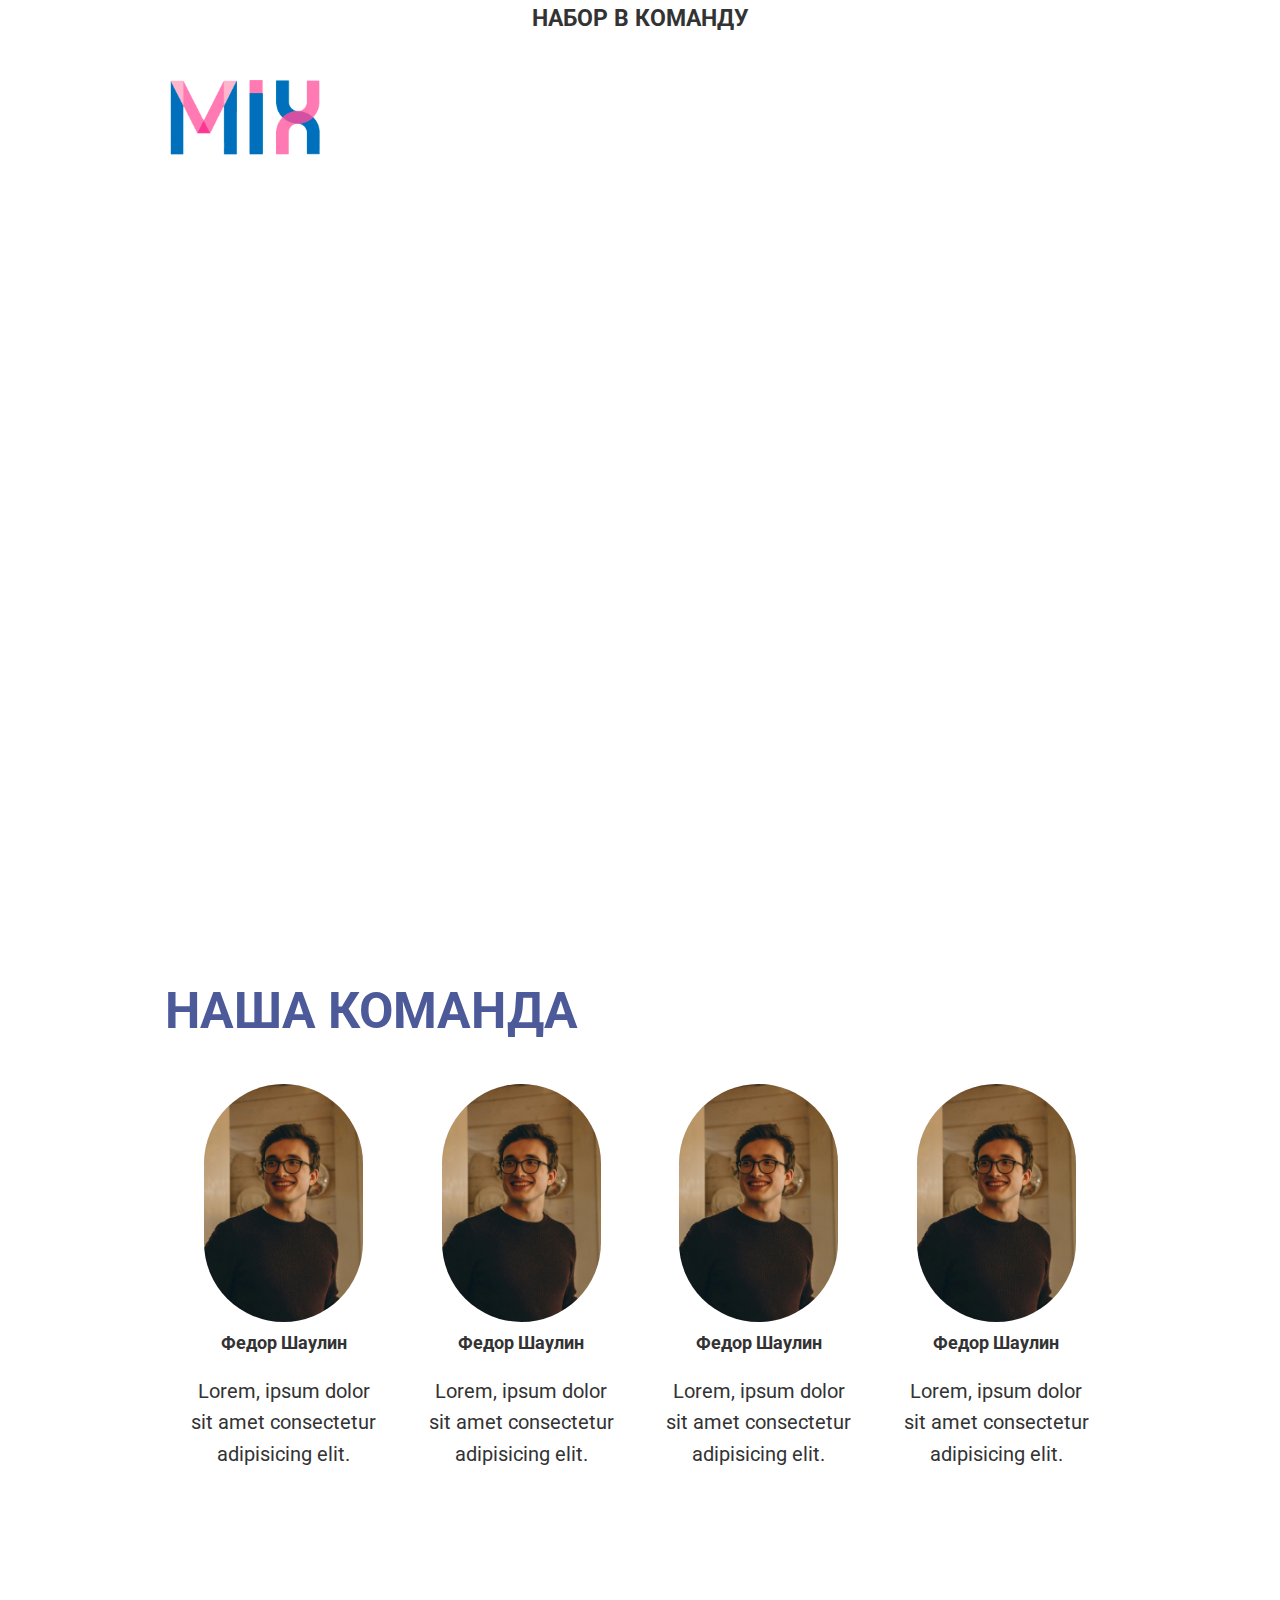
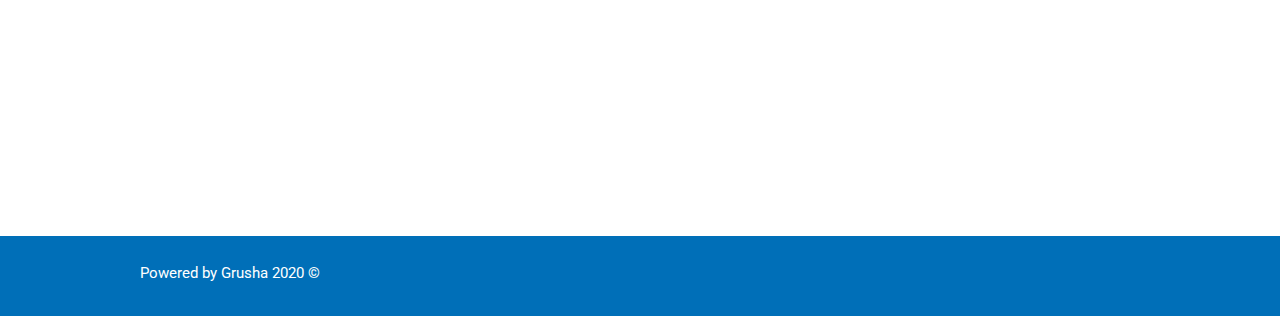
==== MiX/index.html @ ad1b9e1a "Add files via upload" ====
<!DOCTYPE html>
<html lang="en">
<head>
    <meta charset="UTF-8">
    <link rel="stylesheet" href="source/css/style.css">
    <meta name="viewport" content="width=device-width, initial-scale=1.0">
    <script type="text/javascript" src="source/js/main.js"></script>
    <title>MiX</title>
</head>
<body>
<div class="team-recruitment">
    <div class="container">
        <h2 class="team-recruitment__title" style="color:#333">НАБОР В КОМАНДУ</h2>
    </div>
</div>        
    <header class="header">
        <div class="container">
            <div class="header_inner">
                <img src="source/img/logo.png" alt="" class="header__logo">
                <nav class="menu">
                    
                    <!-- <div class="menu__row">
                        <a class="menu__link" href="index.html">Главная</a>
                        <a class="menu__link" href="projects.html">Наши проекты</a>
                    </div>
                    <div class="menu__row">
                        <a class="menu__link" href="partners.html">Партнеры</a>
                        <a class="menu__link" href="contacts.html">Контакты</a>
                    </div> -->

                        <a class="menu__link" href="index.html">Главная</a>
                        <a class="menu__link" href="projects.html">Наши проекты</a>

                        <a class="menu__link" href="partners.html">Партнеры</a>
                        <a class="menu__link" href="contacts.html">Контакты</a>

                </nav>
            </div>
        </div>
    
    </header>
    <div class="intro">
        <div class="container">
            <div class="intro__inner">
                <h1 class="intro__title">о нас</h1>
                <p class="intro__text">
                    Lorem ipsum dolor sit amet consectetur adipisicing elit. Repellendus, aliquid facere deserunt id neque eaque debitis consequatur consequuntur sequi quae, dolorem at, nesciunt mollitia veniam quibusdam iusto beatae nostrum? Nam.
                </p>

                
            </div>
        </div>
    </div>
    <div class="page">
        <div class="container">
            <div class="page__inner">
                <h2 class="page__title">Наша команда</h2>
                <div class="page__grid">
                    <div class="row">
                        <div class="member">
                            <img class="member__image" src="source/img/member.jpg" alt="">
                            <h3 class="member__full-name">Федор Шаулин</h3>
                            <p class="member__text">Lorem, ipsum dolor sit amet consectetur adipisicing elit. </p>
                        </div>
                        <div class="member">
                            <img class="member__image" src="source/img/member.jpg" alt="">
                            <h3 class="member__full-name">Федор Шаулин</h3>
                            <p class="member__text">Lorem, ipsum dolor sit amet consectetur adipisicing elit.</p>
                        </div>
                        <div class="member">
                            <img class="member__image" src="source/img/member.jpg" alt="">
                            <h3 class="member__full-name">Федор Шаулин</h3>
                            <p class="member__text">Lorem, ipsum dolor sit amet consectetur adipisicing elit.</p>
                        </div>
                        <div class="member">
                            <img class="member__image" src="source/img/member.jpg" alt="">
                            <h3 class="member__full-name">Федор Шаулин</h3>
                            <p class="member__text">Lorem, ipsum dolor sit amet consectetur adipisicing elit.</p>
                        </div>
                    </div>

                </div>
            </div>
        </div>
    </div>
    <footer class="footer">
        <div class="container">
            <div class="footer__inner">
                <p> Powered by <a class="footer__link" href="">Grusha</a> 2020 ©</p>
                <nav class="social-meida">
                    <img class="social-media__image" src="source/img/vk.svg" alt="">
                    <img class="social-media__image" src="source/img/instagram.svg" alt="">
                    <img class="social-media__image" src="source/img/twitter.svg" alt="">
                    <img class="social-media__image" src="source/img/facebook.svg" alt="">
                </nav>
            </div>
        </div>
    </footer>

</body>
</html>
---- MiX/source/css/style.css ----
@import 'https://fonts.googleapis.com/css2?family=Roboto:wght@400;700&display=swap';


body{
    margin: 0;
    font-family: "Roboto";
    font-size: 15px;
    line-height: 1.6;
    color: #FFF;
    padding: 0;
}

*,
*::before,
*::after{
    box-sizing: border-box;

}
h1,h2,h3,h4,h5,h6{
    margin: 0;
}


/* Team-recruitment */
.team-recruitment__title{
    text-align: center;
}


/* Container */
.container{
    width: 100%;
    max-width: 1000px;
    margin: 0 auto;

}


/* Header */

.header{
    padding-top: 50px;
    position: absolute;
    top: 0;
    left: 0;
    right: 0;
    z-index: 1000;
}
.header_inner{
    display: flex;
    justify-content: space-between;
    align-items: center;
}
@media (max-width: 700px){
    .menu{
        display: grid;
        grid-template-columns: 1fr 1fr;
    }
    .menu__link{
        font-size: 0.9em;
    }
}
.header__logo{
    margin-top: 3%;
    width: 15%;
    margin-left: 3%;
}

/* Menu */


.menu{
    text-transform: uppercase;
    font-size: 18px;
}


.menu__link{
    
    display: inline-block;
    vertical-align: top;
    text-decoration: none;
    margin: 0 15px;
    margin-bottom: 5px;
    color:#fff;
    transition: color .2s linear;
    position: relative;        
}


.menu__link--partners{
    color:#e8a545;
}
.menu__link:hover{
    color:#FBAD1B;
    
}

.menu__link::after{
    content: "";
    display: block;
    width: 100%;
    height: 3px;
    background-color:#FBAD1B;
    opacity: 0;
    position: absolute;
    top:100%;
    transition: opacity .1s linear;
    left: 0;
    z-index: 1;
}
.menu__link:hover::after{
    display: block;
    opacity: 1;
}




/* Intro */

.intro{
    width: 100%;
    display: flex;
    flex-direction: column;
    justify-content: center;
    min-height: 900px;
    height: 100vh;
    background: url("/source/img/header.png") center no-repeat;
   -webkit-background-size: cover;
   padding: 0 10px;
}

.intro--projects{
    min-height: 2000px;
    background: url("/source/img/projects__page1.png") center no-repeat;
    -webkit-background-size: cover;
}
.intro--partners{
    background: url("/source/img/partners__page1.png") center no-repeat;
    -webkit-background-size: cover;
}
.intro--contacts{
    background: url("/source/img/contacts__page1.png") center no-repeat;
    -webkit-background-size: cover;
}


.intro__inner{
    width: 100%;
    max-width: 950px;
    margin: 0 auto;

}
.intro__title{
    margin-top: 8%;
    font-size: 50px;
    font-weight: 700;
    text-transform: uppercase;
    text-align: left;
    line-height: 1;

}

.intro__text{
    font-size: 30px;
}

.project--description{
    font-size: 18px;
}
.project--description--white{
    color:#FFF;
      font-size: 18px;
}
/* Page */
.page{

    color:#333;

}

@media(min-width:800px){
    .page{
        width: 100%;
        display: flex;
        min-height: 900px;
        height: 100vh;
        background: url("/source/img/page2.png") center no-repeat;
    -webkit-background-size: cover;
    padding:0 10px;
    }
    .page--projects{
        background: url("/source/img/projects__page2.png") center no-repeat;
        -webkit-background-size: cover;

    
    }
    .intro--projects{
        min-height: 900px;
    }
}

@media(max-width:800px){
    .page{
        width: 100%;
        display: flex;
        min-height: 1000px;
        background: url("/source/img/page2.png") center no-repeat;
        -webkit-background-size: cover;
        padding:0 10px;
    }
    .page--projects{
        background: url("/source/img/projects__page2.png") center no-repeat;
        -webkit-background-size: cover;
        min-height: 1000px;
    
    }
}
.page__inner{
    width: 100%;
    max-width: 950px;
    margin: 0 auto;
    margin-top: 5%;

}
.page__title{
    margin-top: 2%;
    font-size: 50px;
    font-weight: 700;
    text-transform: uppercase;
    text-align: left;
    line-height: 1;
    color: #4d5a9a;
}

.page__text{
    font-size: 30px;
}
@media(min-width:800px){
    .row{
        margin-top: 5%;
        display: flex;
        justify-content: space-around;
        
    }
    /* Member */
    .member{
        flex-basis: 23%;
        border-radius: 50%;
        min-height: 100px;
        padding:0 10px;
        
        text-align: center;
    }
}
@media(max-width:800px){
    .row{
        margin-top: 5%;
        justify-content: space-around;
        
    }
    /* Member */
    .member{
        width:80%;
        
        min-height: 100px;
        margin: 0 auto;
        margin-top: 8%;
        padding:0 10px;
        border-radius: 5px;
        text-align: center;
    }
}
.member__image{
    width: 80%;
    border-radius: 50000px;
    
}
.member__text{
    overflow: hidden;
    font-size: 1.3em;
    
}


/* Footer */
.footer{
    margin-top: auto;
    background-color: #006FB8;
    min-height: 80px;
    padding: 10px;
    
}
.footer__inner{
    display: flex;
    justify-content: space-between;
    align-items: center;
}
.footer__link{
    
    text-decoration: none;
    color:#FFF;

}
.footer__link:hover{
    transition: color .2s linear;
    color:#FBAD1B;
    
}

.social-media__image{
    opacity: 0.7;
}

/* Gallery */
@media(min-width:800px){
    .gallery{
        display: grid;
        grid-template-columns: 1fr 1fr;
        padding-top: 5%;
    }

    .gallery__image{
        margin-top: 3%;
        max-width: 50%;
        border-radius: 5px;
    }

}
@media(max-width:800px){
    .gallery{
        
        padding-top: 10%;
        padding-left: 15%;
    }

    .gallery__image{
        margin-top: 5%;
        width: 80%;
    }

}
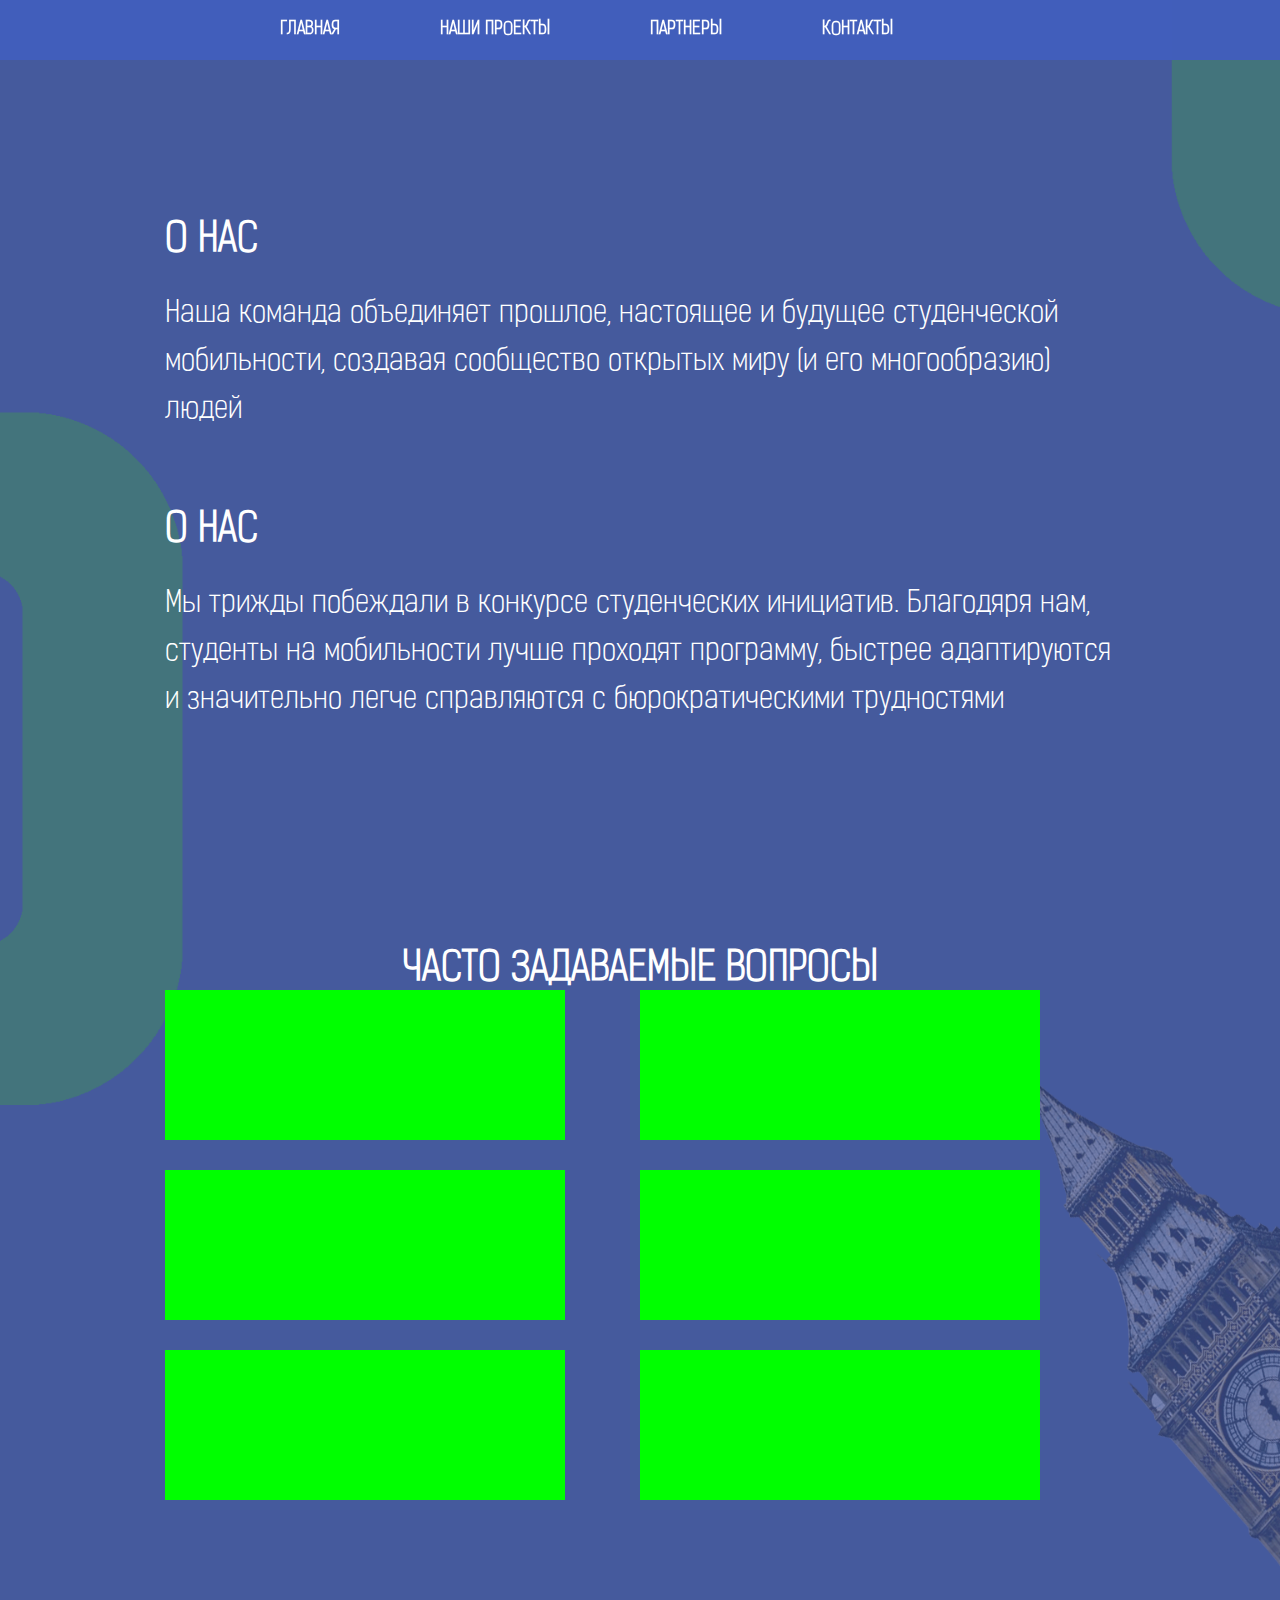
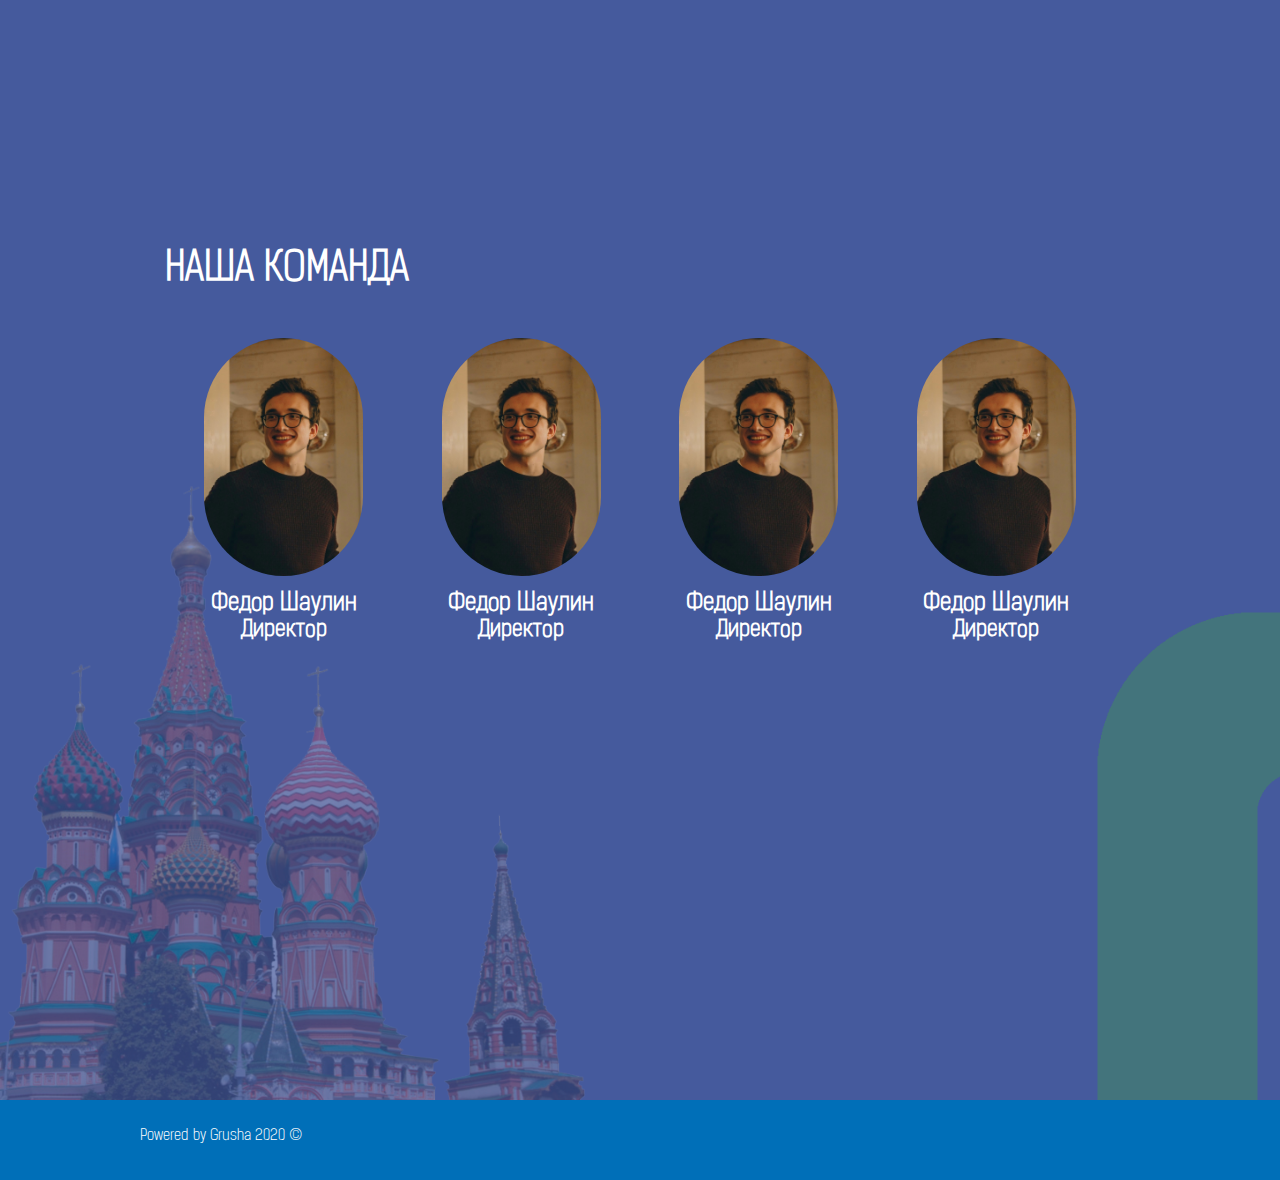
==== commit 3d42ced8: "Add files via upload" ====
--- a/MiX/index.html
+++ b/MiX/index.html
@@ -3,55 +3,95 @@
 <head>
     <meta charset="UTF-8">
     <link rel="stylesheet" href="source/css/style.css">
+    <link rel="stylesheet" href="source/css/fonts.css">
     <meta name="viewport" content="width=device-width, initial-scale=1.0">
-    <script type="text/javascript" src="source/js/main.js"></script>
+    <script language="javascript" type="text/javascript" src="http://ajax.googleapis.com/ajax/libs/jquery/3.5.1/jquery.min.js"></script>
+    <script  src="source/js/main.js"></script>
     <title>MiX</title>
 </head>
-<body>
-<div class="team-recruitment">
+<body>    
+<header class="header">
     <div class="container">
-        <h2 class="team-recruitment__title" style="color:#333">НАБОР В КОМАНДУ</h2>
+        <div class="header__body">
+            <a href="#" class="header__logo">
+                <img src="source/img/logo--blue.png" alt="" class="logo">
+            </a>
+            <div class="header__burger">
+                <span></span>
+            </div>
+            <nav class="header__menu">
+                <ul class="header__list">
+                    <li>
+                        <a href="" class="header__link">Главная</a>
+                    </li>
+                    <li>
+                        <a href="" class="header__link">Наши Проекты</a>
+                    </li>
+                    <li>
+                        <a href="" class="header__link">Партнеры</a>
+                    </li>
+                    <li>
+                        <a href="" class="header__link">Контакты</a>
+                    </li>
+                </ul>
+            </nav>
+        </div>
     </div>
-</div>        
-    <header class="header">
-        <div class="container">
-            <div class="header_inner">
-                <img src="source/img/logo.png" alt="" class="header__logo">
-                <nav class="menu">
-                    
-                    <!-- <div class="menu__row">
-                        <a class="menu__link" href="index.html">Главная</a>
-                        <a class="menu__link" href="projects.html">Наши проекты</a>
-                    </div>
-                    <div class="menu__row">
-                        <a class="menu__link" href="partners.html">Партнеры</a>
-                        <a class="menu__link" href="contacts.html">Контакты</a>
-                    </div> -->
-
-                        <a class="menu__link" href="index.html">Главная</a>
-                        <a class="menu__link" href="projects.html">Наши проекты</a>
-
-                        <a class="menu__link" href="partners.html">Партнеры</a>
-                        <a class="menu__link" href="contacts.html">Контакты</a>
-
-                </nav>
-            </div>
-        </div>
-    
-    </header>
-    <div class="intro">
+</header>
+    <div class="intro intro-index-up">
         <div class="container">
             <div class="intro__inner">
                 <h1 class="intro__title">о нас</h1>
                 <p class="intro__text">
-                    Lorem ipsum dolor sit amet consectetur adipisicing elit. Repellendus, aliquid facere deserunt id neque eaque debitis consequatur consequuntur sequi quae, dolorem at, nesciunt mollitia veniam quibusdam iusto beatae nostrum? Nam.
+                    Наша команда объединяет прошлое, настоящее 
+                и будущее студенческой мобильности, создавая 
+                сообщество открытых миру (и его многообразию)
+                людей
                 </p>
-
-                
+                <h1 class="intro__title">о нас</h1>
+                <p class="intro__text">Мы трижды побеждали в конкурсе студенческих 
+                    инициатив. Благодяря нам, студенты на мобильности 
+                    лучше проходят программу, быстрее адаптируются 
+                    и значительно легче справляются с бюрократическими 
+                    трудностями</p>
             </div>
         </div>
     </div>
-    <div class="page">
+    <div class="page intro-index-mid">
+        <div class="container">
+            <div class="page__inner">
+                <h2 class="page__title page__title-center">часто задаваемые вопросы </h2>
+                <div class="grid">
+                    <div class="question">
+                        <div class="question__question"></div>
+                        <div class="question__answer"></div>
+                    </div>
+                    <div class="question">
+                        <div class="question__question"></div>
+                        <div class="question__answer"></div>
+                    </div>
+                    <div class="question">
+                        <div class="question__question"></div>
+                        <div class="question__answer"></div>
+                    </div>
+                    <div class="question">
+                        <div class="question__question"></div>
+                        <div class="question__answer"></div>
+                    </div>
+                    <div class="question">
+                        <div class="question__question"></div>
+                        <div class="question__answer"></div>
+                    </div>
+                    <div class="question">
+                        <div class="question__question"></div>
+                        <div class="question__answer"></div>
+                    </div>
+                
+                </div>
+            </div>
+        </div>
+    </div>
+    <div class="page intro-index-bot">
         <div class="container">
             <div class="page__inner">
                 <h2 class="page__title">Наша команда</h2>
@@ -60,22 +100,22 @@
                         <div class="member">
                             <img class="member__image" src="source/img/member.jpg" alt="">
                             <h3 class="member__full-name">Федор Шаулин</h3>
-                            <p class="member__text">Lorem, ipsum dolor sit amet consectetur adipisicing elit. </p>
+                            <p class="member__text">Директор</p>
                         </div>
                         <div class="member">
                             <img class="member__image" src="source/img/member.jpg" alt="">
                             <h3 class="member__full-name">Федор Шаулин</h3>
-                            <p class="member__text">Lorem, ipsum dolor sit amet consectetur adipisicing elit.</p>
+                            <p class="member__text">Директор</p>
                         </div>
                         <div class="member">
                             <img class="member__image" src="source/img/member.jpg" alt="">
                             <h3 class="member__full-name">Федор Шаулин</h3>
-                            <p class="member__text">Lorem, ipsum dolor sit amet consectetur adipisicing elit.</p>
+                            <p class="member__text">Директор</p>
                         </div>
                         <div class="member">
                             <img class="member__image" src="source/img/member.jpg" alt="">
                             <h3 class="member__full-name">Федор Шаулин</h3>
-                            <p class="member__text">Lorem, ipsum dolor sit amet consectetur adipisicing elit.</p>
+                            <p class="member__text">Директор</p>
                         </div>
                     </div>
 
--- a/MiX/source/css/style.css
+++ b/MiX/source/css/style.css
@@ -3,7 +3,7 @@
 
 body{
     margin: 0;
-    font-family: "Roboto";
+    font-family: "Kelson light";
     font-size: 15px;
     line-height: 1.6;
     color: #FFF;
@@ -18,14 +18,8 @@
 }
 h1,h2,h3,h4,h5,h6{
     margin: 0;
-}
-
-
-/* Team-recruitment */
-.team-recruitment__title{
-    text-align: center;
-}
-
+    
+}
 
 /* Container */
 .container{
@@ -37,33 +31,207 @@
 
 
 /* Header */
-
-.header{
-    padding-top: 50px;
-    position: absolute;
-    top: 0;
-    left: 0;
-    right: 0;
-    z-index: 1000;
-}
-.header_inner{
-    display: flex;
-    justify-content: space-between;
-    align-items: center;
-}
-@media (max-width: 700px){
-    .menu{
-        display: grid;
-        grid-template-columns: 1fr 1fr;
-    }
-    .menu__link{
-        font-size: 0.9em;
-    }
-}
-.header__logo{
-    margin-top: 3%;
-    width: 15%;
-    margin-left: 3%;
+    /* Header */
+
+    .header{
+        position: fixed;
+        width: 100%;
+        top: 0;
+        left: 0;
+        z-index: 1000;
+    }
+    .header__logo{
+        position: relative;
+        
+        z-index: 3;
+    }
+    .logo{
+        margin-top: 5px ;
+        width: 100px;
+    }
+    .header:before{
+        content: '';
+        position: absolute;
+        top: 0;
+        left: 0;
+        width: 100%;
+        height: 100%;
+        background-color: #415ebb;
+        opacity: 0.99;
+        z-index: 2;
+    }
+    .header__body{
+        position: relative;
+        
+        display: flex;
+        height: 60px;
+        align-items: center;
+
+    }
+    .header__list{
+        display: flex;
+        position: relative;
+        z-index: 2;
+        
+        
+    }
+    .header__menu{
+        width: 100%;
+    }
+    .header__link{
+        color:#FFF;
+        text-transform: uppercase;
+        text-decoration: none;
+        font-size: 18px;
+        position: relative;
+        font-weight: 700;
+
+    }
+    .header__link:hover{
+        color:#FBAD1B;
+        transition: .1s linear;
+        
+    }
+    .header__link:after{
+        content: "";
+        display: block;
+        width: 100%;
+        height: 3px;
+        background-color:#FBAD1B;
+        opacity: 0;
+        position: absolute;
+        top:100%;
+        transition: opacity .2s linear;
+        left: 0;
+        z-index: 2;
+    }
+    .header__link:hover:after{
+        display: block;
+        opacity: 1;
+        z-index: 2;
+    }
+    .header__list li{
+        list-style: none;
+        margin: 0px 0px 0px 20px;
+        margin-left: 100px;
+    }
+    .header__burger{
+        display: none;
+        position: relative;
+        z-index: 3;
+    }
+
+    
+    @media(max-width:767px){
+        body.lock{
+            overflow: hidden;
+        }
+        .header__body{
+            height: 60px ;
+            padding: 10px;
+            justify-content: space-between;
+        }
+        .header__burger{
+            display: block;
+            position: relative;
+            width: 30px;
+            height: 20px;
+
+        }
+        .header__burger span{
+            position: absolute;
+            background-color: #fff;
+            left: 0;
+            width: 100%;
+            height: 2px;
+            top:9px;
+            border-radius: 1px;
+            transition: all 0.2s ease 0s;
+        }
+        .header__burger:before,
+        .header__burger:after{
+            content: '';
+            background-color: #FFF;
+            position: absolute;
+            width: 100%;
+            height: 2px;
+            left: 0;
+            border-radius: 1px;
+            transition: all 0.2s ease 0s;
+
+        }
+        .header__burger:before{
+            top:0;
+        }
+        .header__burger:after{
+            bottom: 0;
+        }
+        .header__menu{
+            overflow: auto;
+            position: fixed;
+            top:-100%;
+            left: 0;
+            width: 100%;
+            height: 100%;
+            
+            background-color:#415ebb;;
+            transition: all 0.2s ease 0s;
+            padding: 70px 0px 0px 0px;
+            
+        }
+        .header__menu.active{
+            top:0;
+        }
+        .header__list{
+            display: block;
+            margin-left: -6 0px;
+        }
+        .header__list li{
+            margin-bottom: 30px;
+        }
+        .header__burger.active:before{
+            transform: rotate(45deg);
+            top:9px;
+            
+
+        }
+        .header__burger.active:after{
+            transform: rotate(-45deg);
+            bottom: 9px;
+            
+        }
+        .header__burger.active span{
+            transform: scale(0);
+        }
+        .header__link{
+            font-size: 24px;
+            margin-left: -30px;
+            
+            
+        }
+        .header__link--contacts{
+            margin-right: 0;
+        }
+    }
+
+
+/* Grid */
+
+.grid{
+    display: grid;
+    grid-template-columns: 1fr 1fr;
+}
+.question{
+    width: 400px;
+    height: 150px;
+    background: #0f0;
+    margin-bottom: 30px;
+}
+.question__question{
+
+}
+.question__answer{
+
 }
 
 /* Menu */
@@ -82,7 +250,6 @@
     text-decoration: none;
     margin: 0 15px;
     margin-bottom: 5px;
-    color:#fff;
     transition: color .2s linear;
     position: relative;        
 }
@@ -126,22 +293,33 @@
     justify-content: center;
     min-height: 900px;
     height: 100vh;
-    background: url("/source/img/header.png") center no-repeat;
-   -webkit-background-size: cover;
+
    padding: 0 10px;
 }
 
+.intro-index-up{
+    background: url("../img/index_up.png") center no-repeat;
+    -webkit-background-size: cover;
+}
+.intro-index-mid{
+    background: url("../img/index_mid.png") center no-repeat;
+    -webkit-background-size: cover;
+}
+.intro-index-bot{
+    background: url("../img/index_bot.png") center no-repeat;
+    -webkit-background-size: cover;
+}
+
 .intro--projects{
-    min-height: 2000px;
-    background: url("/source/img/projects__page1.png") center no-repeat;
+    background: url("../img/2_mid.png") center no-repeat;
     -webkit-background-size: cover;
 }
 .intro--partners{
-    background: url("/source/img/partners__page1.png") center no-repeat;
+    background: url("../img/partners__page1.png") center no-repeat;
     -webkit-background-size: cover;
 }
 .intro--contacts{
-    background: url("/source/img/contacts__page1.png") center no-repeat;
+    background: url("../img/contacts__page1.png") center no-repeat;
     -webkit-background-size: cover;
 }
 
@@ -154,7 +332,7 @@
 }
 .intro__title{
     margin-top: 8%;
-    font-size: 50px;
+    font-size: 40px;
     font-weight: 700;
     text-transform: uppercase;
     text-align: left;
@@ -166,56 +344,51 @@
     font-size: 30px;
 }
 
-.project--description{
-    font-size: 18px;
-}
-.project--description--white{
-    color:#FFF;
-      font-size: 18px;
-}
+
 /* Page */
-.page{
-
-    color:#333;
-
-}
-
-@media(min-width:800px){
+
+
+.projects--mid{
+    background: url("../img/2_mid.png") center no-repeat;
+    -webkit-background-size: cover;
+}
+.projects--bot{
+        background: url("../img/2_bot.png") center no-repeat;
+        -webkit-background-size: cover;
+}
+@media(min-width:768px){
     .page{
         width: 100%;
         display: flex;
         min-height: 900px;
         height: 100vh;
-        background: url("/source/img/page2.png") center no-repeat;
-    -webkit-background-size: cover;
+
     padding:0 10px;
     }
-    .page--projects{
-        background: url("/source/img/projects__page2.png") center no-repeat;
-        -webkit-background-size: cover;
-
-    
-    }
-    .intro--projects{
-        min-height: 900px;
-    }
-}
-
-@media(max-width:800px){
+    .pic{
+        margin-left: 50px;
+    }
+    
+}
+.project__discription{
+    font-size: 18px;
+}
+@media(max-width:767px){
     .page{
         width: 100%;
         display: flex;
         min-height: 1000px;
-        background: url("/source/img/page2.png") center no-repeat;
-        -webkit-background-size: cover;
         padding:0 10px;
     }
-    .page--projects{
-        background: url("/source/img/projects__page2.png") center no-repeat;
-        -webkit-background-size: cover;
-        min-height: 1000px;
-    
-    }
+    .gallery{
+        margin:0 auto;
+    }
+    .pic{
+        margin-bottom: 40px;
+    }
+
+
+
 }
 .page__inner{
     width: 100%;
@@ -226,18 +399,19 @@
 }
 .page__title{
     margin-top: 2%;
-    font-size: 50px;
+    font-size: 40px;
     font-weight: 700;
     text-transform: uppercase;
     text-align: left;
     line-height: 1;
-    color: #4d5a9a;
-}
-
+}
+.page__title-center{
+    text-align: center;
+}
 .page__text{
     font-size: 30px;
 }
-@media(min-width:800px){
+@media(min-width:768px){
     .row{
         margin-top: 5%;
         display: flex;
@@ -254,7 +428,7 @@
         text-align: center;
     }
 }
-@media(max-width:800px){
+@media(max-width:767px){
     .row{
         margin-top: 5%;
         justify-content: space-around;
@@ -272,15 +446,21 @@
         text-align: center;
     }
 }
+
 .member__image{
     width: 80%;
     border-radius: 50000px;
     
 }
 .member__text{
+    margin-top: -10px;
     overflow: hidden;
-    font-size: 1.3em;
-    
+    font-size: 1.5em;
+    font-weight: 700;
+    
+}
+.member__full-name{
+    font-size: 24px;
 }
 
 
@@ -314,30 +494,12 @@
 }
 
 /* Gallery */
-@media(min-width:800px){
-    .gallery{
-        display: grid;
-        grid-template-columns: 1fr 1fr;
-        padding-top: 5%;
-    }
-
-    .gallery__image{
-        margin-top: 3%;
-        max-width: 50%;
-        border-radius: 5px;
-    }
-
-}
-@media(max-width:800px){
-    .gallery{
-        
-        padding-top: 10%;
-        padding-left: 15%;
-    }
-
-    .gallery__image{
-        margin-top: 5%;
-        width: 80%;
-    }
-
+
+.gallery{
+    display: grid;
+    grid-template-columns: 1fr 1fr;
+
+}
+.pic{
+    max-width: 400px;
 }--- a/MiX/source/css/fonts.css
+++ b/MiX/source/css/fonts.css
@@ -0,0 +1,8 @@
+@font-face {
+	font-family: 'Kelson bold'; 
+	src: url("../fonts/Kelson\ Sans\ Bold\ RU.otf"); 
+}
+@font-face{
+    font-family: 'Kelson light';
+    src: url("../fonts/Kelson\ Sans\ Light\ RU.otf");
+}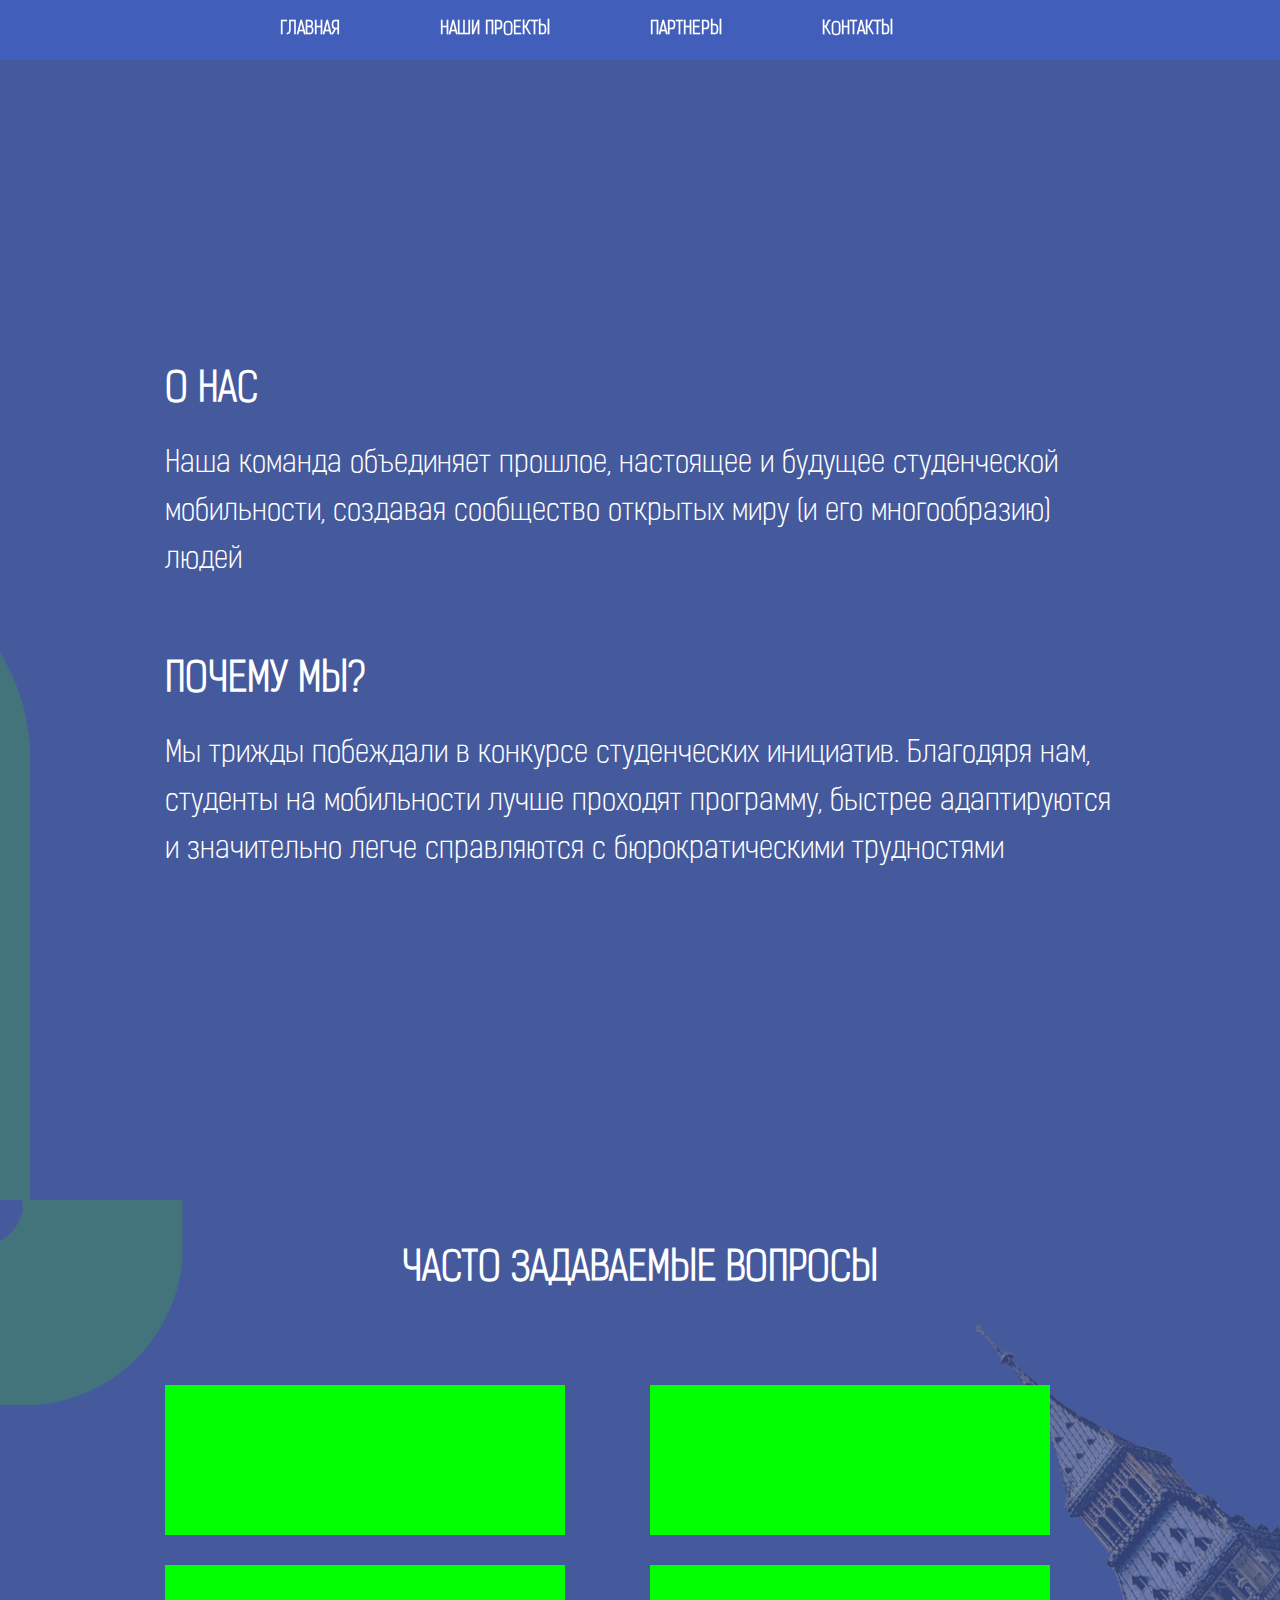
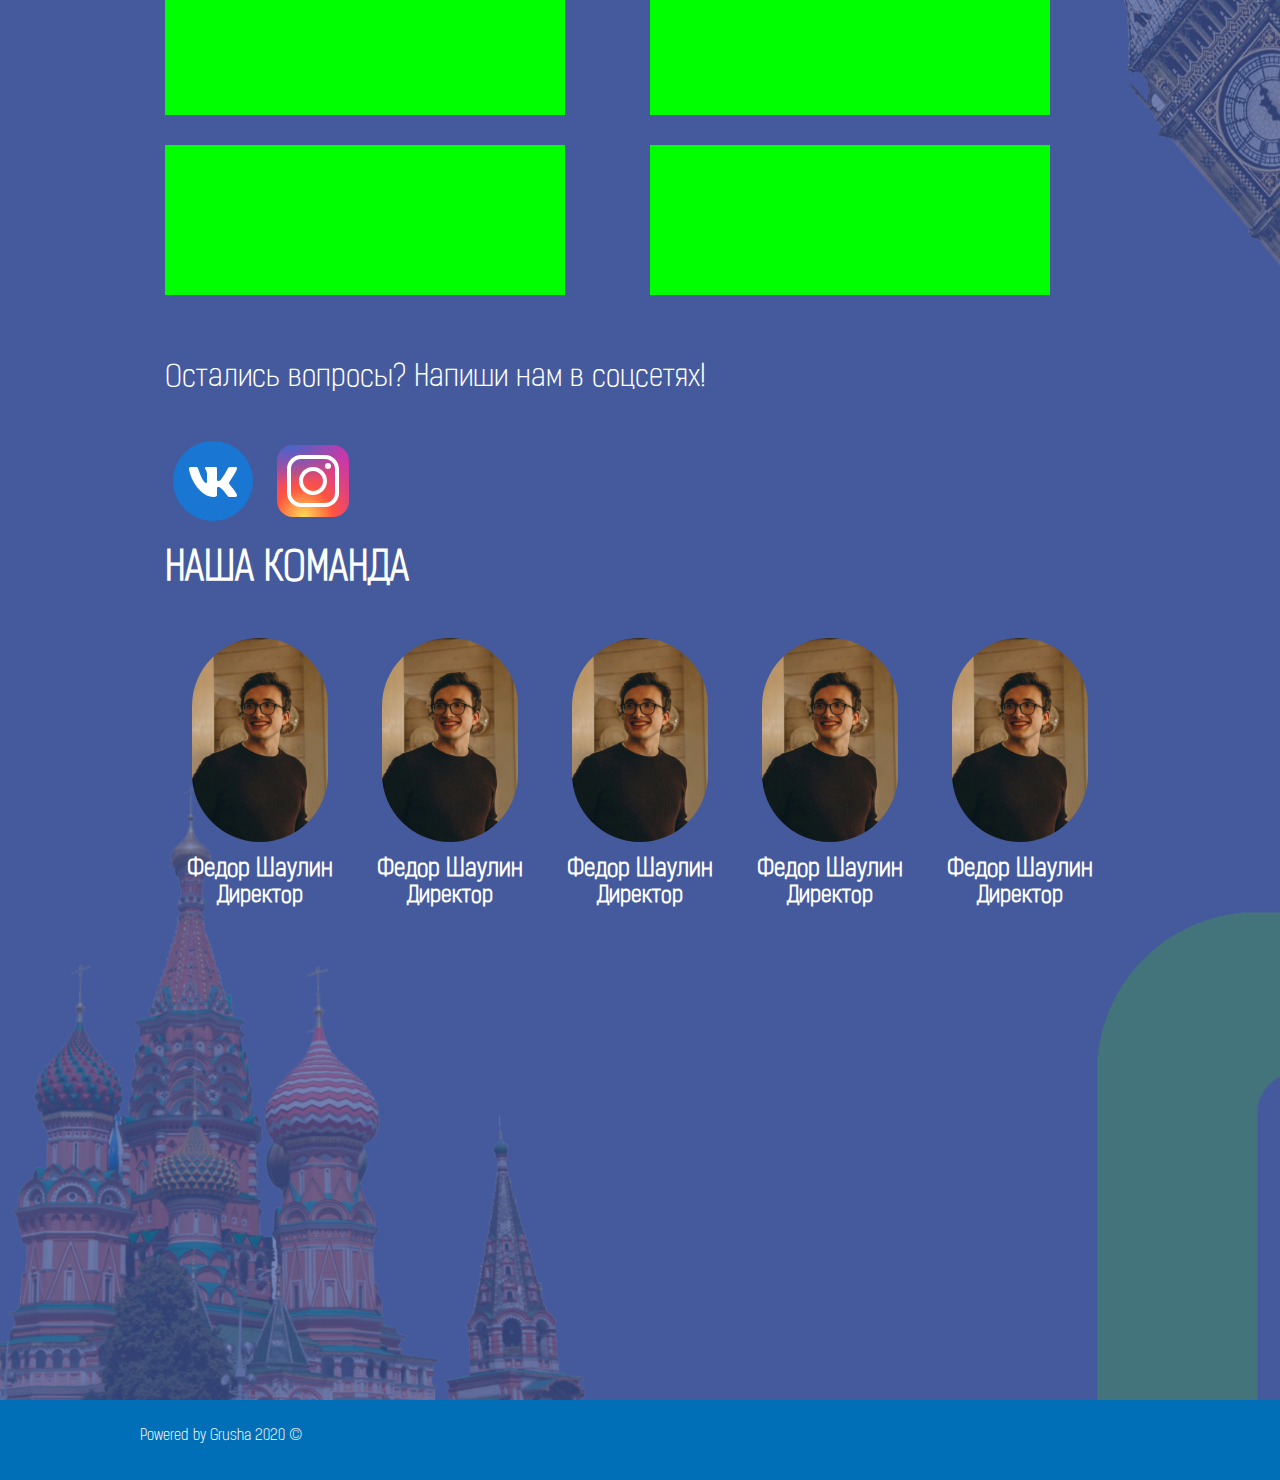
==== commit 25a14177: "Merge pull request #3 from Travonka/with-team-recruitment" ====
--- a/MiX/index.html
+++ b/MiX/index.html
@@ -22,10 +22,10 @@
             <nav class="header__menu">
                 <ul class="header__list">
                     <li>
-                        <a href="" class="header__link">Главная</a>
+                        <a href="index.html" class="header__link">Главная</a>
                     </li>
                     <li>
-                        <a href="" class="header__link">Наши Проекты</a>
+                        <a href="projects.html" class="header__link">Наши Проекты</a>
                     </li>
                     <li>
                         <a href="" class="header__link">Партнеры</a>
@@ -48,7 +48,7 @@
                 сообщество открытых миру (и его многообразию)
                 людей
                 </p>
-                <h1 class="intro__title">о нас</h1>
+                <h1 class="intro__title">почему мы?</h1>
                 <p class="intro__text">Мы трижды побеждали в конкурсе студенческих 
                     инициатив. Благодяря нам, студенты на мобильности 
                     лучше проходят программу, быстрее адаптируются 
@@ -86,8 +86,14 @@
                         <div class="question__question"></div>
                         <div class="question__answer"></div>
                     </div>
-                
                 </div>
+                <p class="intro__text">Остались вопросы?
+                    Напиши нам в соцсетях!
+                </p>
+                <nav class="page__social-media">
+                    <img class="page__social-media__image" src="source/img/vk_96px.svg" alt="">
+                    <img class="page__social-media__image" src="source/img/instagram_96px.svg" alt="">
+                <nav>
             </div>
         </div>
     </div>
@@ -97,6 +103,11 @@
                 <h2 class="page__title">Наша команда</h2>
                 <div class="page__grid">
                     <div class="row">
+                        <div class="member">
+                            <img class="member__image" src="source/img/member.jpg" alt="">
+                            <h3 class="member__full-name">Федор Шаулин</h3>
+                            <p class="member__text">Директор</p>
+                        </div>
                         <div class="member">
                             <img class="member__image" src="source/img/member.jpg" alt="">
                             <h3 class="member__full-name">Федор Шаулин</h3>
@@ -127,7 +138,7 @@
         <div class="container">
             <div class="footer__inner">
                 <p> Powered by <a class="footer__link" href="">Grusha</a> 2020 ©</p>
-                <nav class="social-meida">
+                <nav class="social-media">
                     <img class="social-media__image" src="source/img/vk.svg" alt="">
                     <img class="social-media__image" src="source/img/instagram.svg" alt="">
                     <img class="social-media__image" src="source/img/twitter.svg" alt="">
--- a/MiX/source/css/style.css
+++ b/MiX/source/css/style.css
@@ -220,6 +220,8 @@
 .grid{
     display: grid;
     grid-template-columns: 1fr 1fr;
+    margin-top: 10%;
+    grid-column-gap: 20px;
 }
 .question{
     width: 400px;
@@ -234,6 +236,31 @@
 
 }
 
+@media (max-width:767px)
+{
+    .grid{
+        grid-template-columns: 1fr;
+    }
+    .question{
+        width: 350px;
+    }
+}
+
+@media(max-width:950px)
+{
+    .question
+    {
+        width: 350px;
+    }
+}
+
+@media(max-width:320px)
+{
+    .question
+    {
+        width: 95%;
+    }
+}
 /* Menu */
 
 
@@ -291,10 +318,9 @@
     display: flex;
     flex-direction: column;
     justify-content: center;
-    min-height: 900px;
+    min-height: 1200px;
     height: 100vh;
-
-   padding: 0 10px;
+    padding: 0 10px;
 }
 
 .intro-index-up{
@@ -463,6 +489,10 @@
     font-size: 24px;
 }
 
+.page__social-media__image{
+    
+}
+
 
 /* Footer */
 .footer{
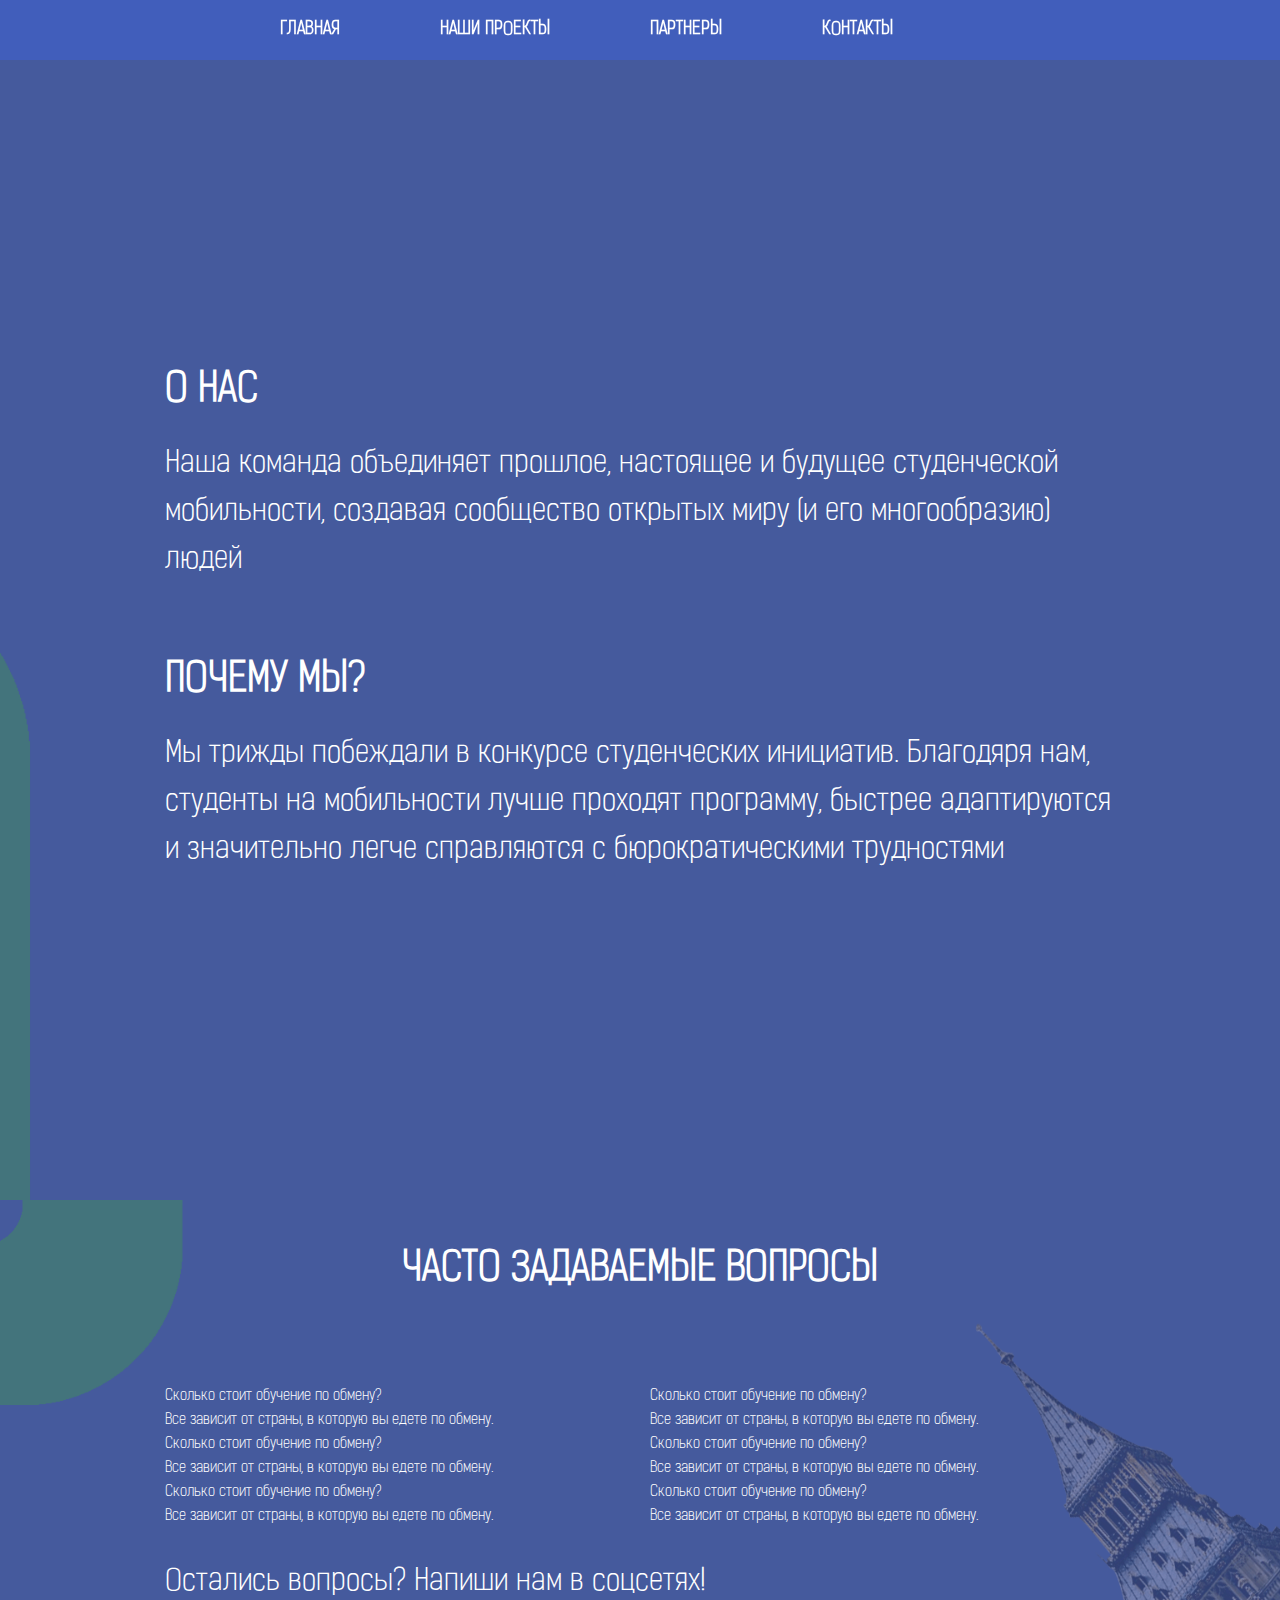
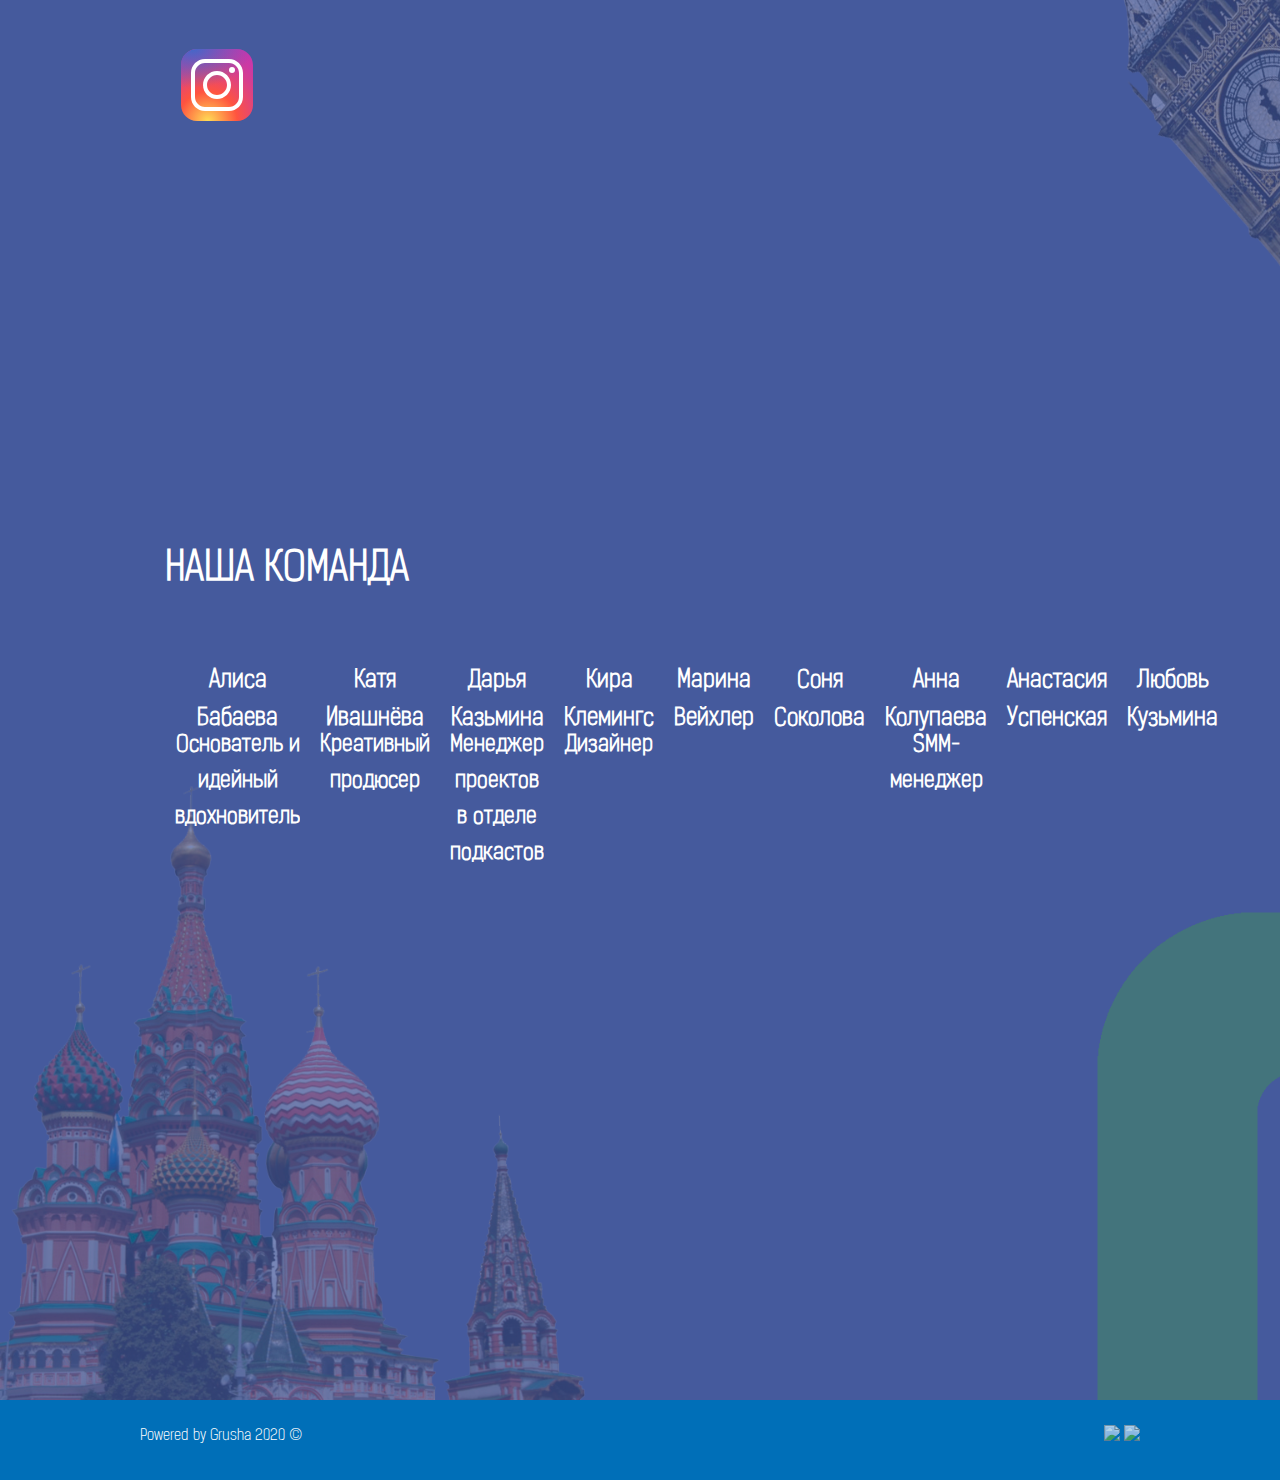
==== commit 96e752b8: "Update index.html" ====
--- a/MiX/index.html
+++ b/MiX/index.html
@@ -5,40 +5,40 @@
     <link rel="stylesheet" href="source/css/style.css">
     <link rel="stylesheet" href="source/css/fonts.css">
     <meta name="viewport" content="width=device-width, initial-scale=1.0">
-    <script language="javascript" type="text/javascript" src="http://ajax.googleapis.com/ajax/libs/jquery/3.5.1/jquery.min.js"></script>
+    <script language="javascript" type="text/javascript" src="https://ajax.googleapis.com/ajax/libs/jquery/3.4.1/jquery.min.js"></script>
     <script  src="source/js/main.js"></script>
     <title>MiX</title>
 </head>
 <body>    
-<header class="header">
-    <div class="container">
-        <div class="header__body">
-            <a href="#" class="header__logo">
-                <img src="source/img/logo--blue.png" alt="" class="logo">
-            </a>
-            <div class="header__burger">
-                <span></span>
-            </div>
-            <nav class="header__menu">
-                <ul class="header__list">
-                    <li>
-                        <a href="index.html" class="header__link">Главная</a>
-                    </li>
-                    <li>
-                        <a href="projects.html" class="header__link">Наши Проекты</a>
-                    </li>
-                    <li>
-                        <a href="" class="header__link">Партнеры</a>
-                    </li>
-                    <li>
-                        <a href="" class="header__link">Контакты</a>
-                    </li>
-                </ul>
-            </nav>
-        </div>
-    </div>
-</header>
-    <div class="intro intro-index-up">
+    <header class="header ">
+        <div class="container">
+            <div class="header__body">
+                <a href="index.html" class="header__logo">
+                    <img src="source/img/logo--blue.png" alt="" class="logo">
+                </a>
+                <div class="header__burger ">
+                    <span class="span--partners"></span>
+                </div>
+                <nav class="header__menu ">
+                    <ul class="header__list">
+                        <li>
+                            <a href="index.html" class="header__link ">Главная</a>
+                        </li>
+                        <li>
+                            <a href="projects.html" class="header__link ">Наши Проекты</a>
+                        </li>
+                        <li>
+                            <a href="partners.html" class="header__link ">Партнеры</a>
+                        </li>
+                        <li>
+                            <a href="contacts.html" class="header__link ">Контакты</a>
+                        </li>
+                    </ul>
+                </nav>
+            </div>
+        </div>
+    </header>
+    <div class="intro intro--index intro-index-up">
         <div class="container">
             <div class="intro__inner">
                 <h1 class="intro__title">о нас</h1>
@@ -61,38 +61,77 @@
         <div class="container">
             <div class="page__inner">
                 <h2 class="page__title page__title-center">часто задаваемые вопросы </h2>
+                    
                 <div class="grid">
-                    <div class="question">
-                        <div class="question__question"></div>
-                        <div class="question__answer"></div>
-                    </div>
-                    <div class="question">
-                        <div class="question__question"></div>
-                        <div class="question__answer"></div>
-                    </div>
-                    <div class="question">
-                        <div class="question__question"></div>
-                        <div class="question__answer"></div>
-                    </div>
-                    <div class="question">
-                        <div class="question__question"></div>
-                        <div class="question__answer"></div>
-                    </div>
-                    <div class="question">
-                        <div class="question__question"></div>
-                        <div class="question__answer"></div>
-                    </div>
-                    <div class="question">
-                        <div class="question__question"></div>
-                        <div class="question__answer"></div>
-                    </div>
+                    <div class="flip-container" ontouchstart="this.classList.toggle('hover');">
+                        <div class="flipper">
+                            <div class="front">
+                                Сколько стоит обучение по обмену?
+                            </div>
+                            <div class="back">
+                                     Все зависит от страны, в которую вы едете по обмену.
+                            </div>
+                        </div>  
+                    </div>
+                    <div class="flip-container" ontouchstart="this.classList.toggle('hover');">
+                        <div class="flipper">
+                            <div class="front">
+                                Сколько стоит обучение по обмену?
+                            </div>
+                            <div class="back">
+                                     Все зависит от страны, в которую вы едете по обмену.
+                            </div>
+                        </div>  
+                    </div>
+                    <div class="flip-container" ontouchstart="this.classList.toggle('hover');">
+                        <div class="flipper">
+                            <div class="front">
+                                Сколько стоит обучение по обмену?
+                            </div>
+                            <div class="back">
+                                     Все зависит от страны, в которую вы едете по обмену.
+                            </div>
+                        </div>  
+                    </div>
+                    <div class="flip-container" ontouchstart="this.classList.toggle('hover');">
+                        <div class="flipper">
+                            <div class="front">
+                                Сколько стоит обучение по обмену?
+                            </div>
+                            <div class="back">
+                                     Все зависит от страны, в которую вы едете по обмену.
+                            </div>
+                        </div>  
+                    </div>
+                    <div class="flip-container" ontouchstart="this.classList.toggle('hover');">
+                        <div class="flipper">
+                            <div class="front">
+                                Сколько стоит обучение по обмену?
+                            </div>
+                            <div class="back">
+                                     Все зависит от страны, в которую вы едете по обмену.
+                            </div>
+                        </div>  
+                    </div>
+                    <div class="flip-container" ontouchstart="this.classList.toggle('hover');">
+                        <div class="flipper">
+                            <div class="front">
+                                Сколько стоит обучение по обмену?
+                            </div>
+                            <div class="back">
+                                     Все зависит от страны, в которую вы едете по обмену.
+                            </div>
+                        </div>  
+                    </div>
+
+
                 </div>
                 <p class="intro__text">Остались вопросы?
                     Напиши нам в соцсетях!
                 </p>
                 <nav class="page__social-media">
-                    <img class="page__social-media__image" src="source/img/vk_96px.svg" alt="">
-                    <img class="page__social-media__image" src="source/img/instagram_96px.svg" alt="">
+                    <a href="https://t.me/mixhse"><img class="page__social-media__image" src="source/img/telegram_96px.svg" alt=""></a>
+                    <a href="https://www.instagram.com/mix_hse/"><img class="page__social-media__image" src="source/img/instagram_96px.svg" alt=""></a>
                 <nav>
             </div>
         </div>
@@ -104,29 +143,49 @@
                 <div class="page__grid">
                     <div class="row">
                         <div class="member">
-                            <img class="member__image" src="source/img/member.jpg" alt="">
-                            <h3 class="member__full-name">Федор Шаулин</h3>
-                            <p class="member__text">Директор</p>
-                        </div>
-                        <div class="member">
-                            <img class="member__image" src="source/img/member.jpg" alt="">
-                            <h3 class="member__full-name">Федор Шаулин</h3>
-                            <p class="member__text">Директор</p>
-                        </div>
-                        <div class="member">
-                            <img class="member__image" src="source/img/member.jpg" alt="">
-                            <h3 class="member__full-name">Федор Шаулин</h3>
-                            <p class="member__text">Директор</p>
-                        </div>
-                        <div class="member">
-                            <img class="member__image" src="source/img/member.jpg" alt="">
-                            <h3 class="member__full-name">Федор Шаулин</h3>
-                            <p class="member__text">Директор</p>
-                        </div>
-                        <div class="member">
-                            <img class="member__image" src="source/img/member.jpg" alt="">
-                            <h3 class="member__full-name">Федор Шаулин</h3>
-                            <p class="member__text">Директор</p>
+                            <img class="member__image" src="source/img/members/Alisa_Babaeva.jpg" alt="">
+                            <h3 class="member__full-name">Алиса Бабаева</h3>
+                            <p class="member__text">Основатель и идейный вдохновитель</p>
+                        </div>
+                        <div class="member">
+                            <img class="member__image" src="source/img/members/ekaterina_ivashneva.png" alt="">
+                            <h3 class="member__full-name">Катя Ивашнёва</h3>
+                            <p class="member__text">Креативный продюсер</p>
+                        </div>
+                        <div class="member">
+                            <img class="member__image" src="source/img/members/darya_kazmina.jpg" alt="">
+                            <h3 class="member__full-name">Дарья Казьмина</h3>
+                            <p class="member__text">Менеджер проектов в отделе подкастов</p>
+                        </div>
+                        <div class="member">
+                            <img class="member__image" src="source/img/members/kita_clemings.jpg" alt="">
+                            <h3 class="member__full-name">Кира Клемингс</h3>
+                            <p class="member__text">Дизайнер</p>
+                        </div>
+                        <div class="member">
+                            <img class="member__image" src="source/img/members/marina_veihler.jpg" alt="">
+                            <h3 class="member__full-name">Марина Вейхлер</h3>
+                            <p class="member__text"></p>
+                        </div>
+                        <div class="member">
+                            <img class="member__image" src="source/img/members/sonya_sokolova.jpg" alt="">
+                            <h3 class="member__full-name">Соня Соколова</h3>
+                            <p class="member__text"></p>
+                        </div>
+                        <div class="member">
+                            <img class="member__image" src="source/img/members/anna_kolypaeva.jpg" alt="">
+                            <h3 class="member__full-name">Анна Колупаева</h3>
+                            <p class="member__text">SMM-менеджер</p>
+                        </div>
+                        <div class="member">
+                            <img class="member__image" src="source/img/members/anastasya_uspenskaya.jpg" alt="">
+                            <h3 class="member__full-name">Анастасия Успенская</h3>
+                            <p class="member__text"></p>
+                        </div>
+                        <div class="member">
+                            <img class="member__image" src="source/img/members/lyubov_kuzmina.jpg" alt="">
+                            <h3 class="member__full-name">Любовь Кузьмина</h3>
+                            <p class="member__text"></p>
                         </div>
                     </div>
 
@@ -139,14 +198,12 @@
             <div class="footer__inner">
                 <p> Powered by <a class="footer__link" href="">Grusha</a> 2020 ©</p>
                 <nav class="social-media">
-                    <img class="social-media__image" src="source/img/vk.svg" alt="">
-                    <img class="social-media__image" src="source/img/instagram.svg" alt="">
-                    <img class="social-media__image" src="source/img/twitter.svg" alt="">
-                    <img class="social-media__image" src="source/img/facebook.svg" alt="">
+                    <a href="https://www.instagram.com/mix_hse/"><img class="social-media__image" src="source/img/instagram_48px.svg" ></a>
+                    <a href="https://t.me/mixhse"><img class="social-media__image" src="source/img/telegram_48px.svg"></a>
                 </nav>
             </div>
         </div>
     </footer>
 
 </body>
-</html>+</html>
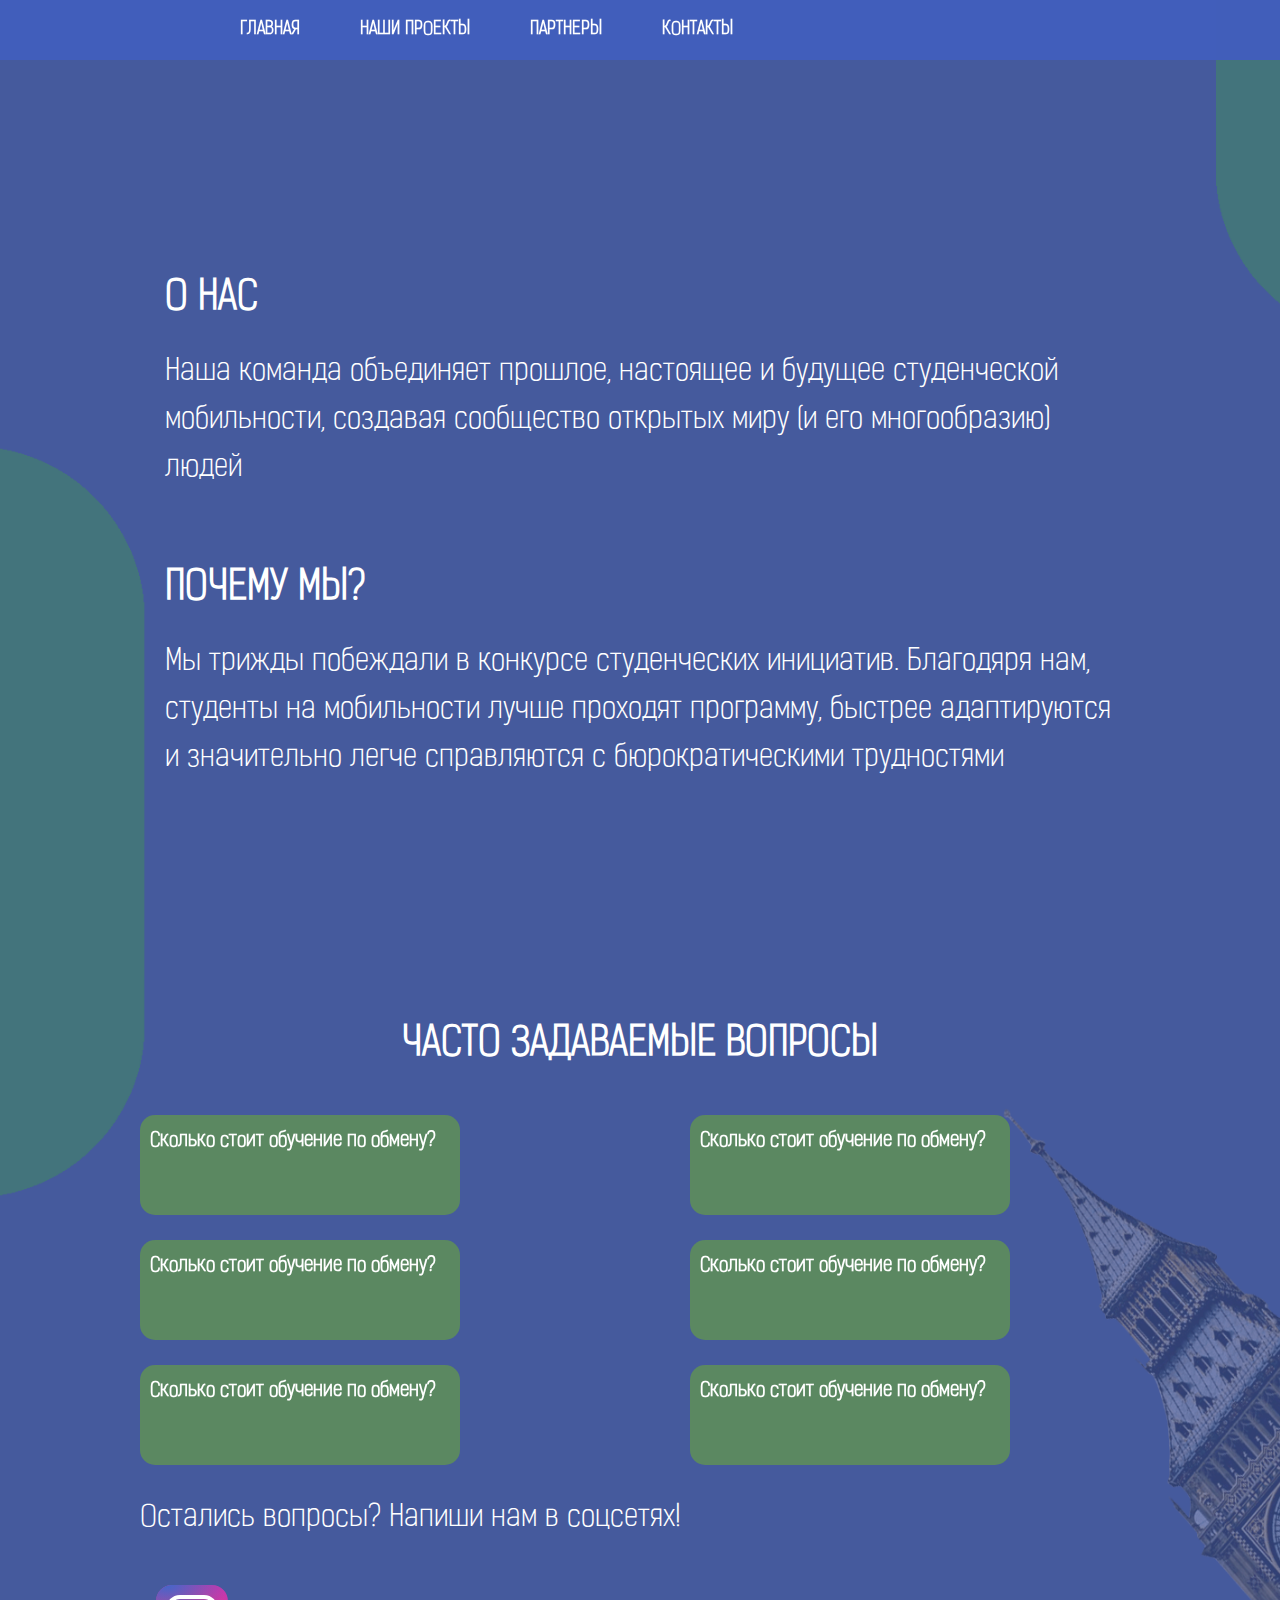
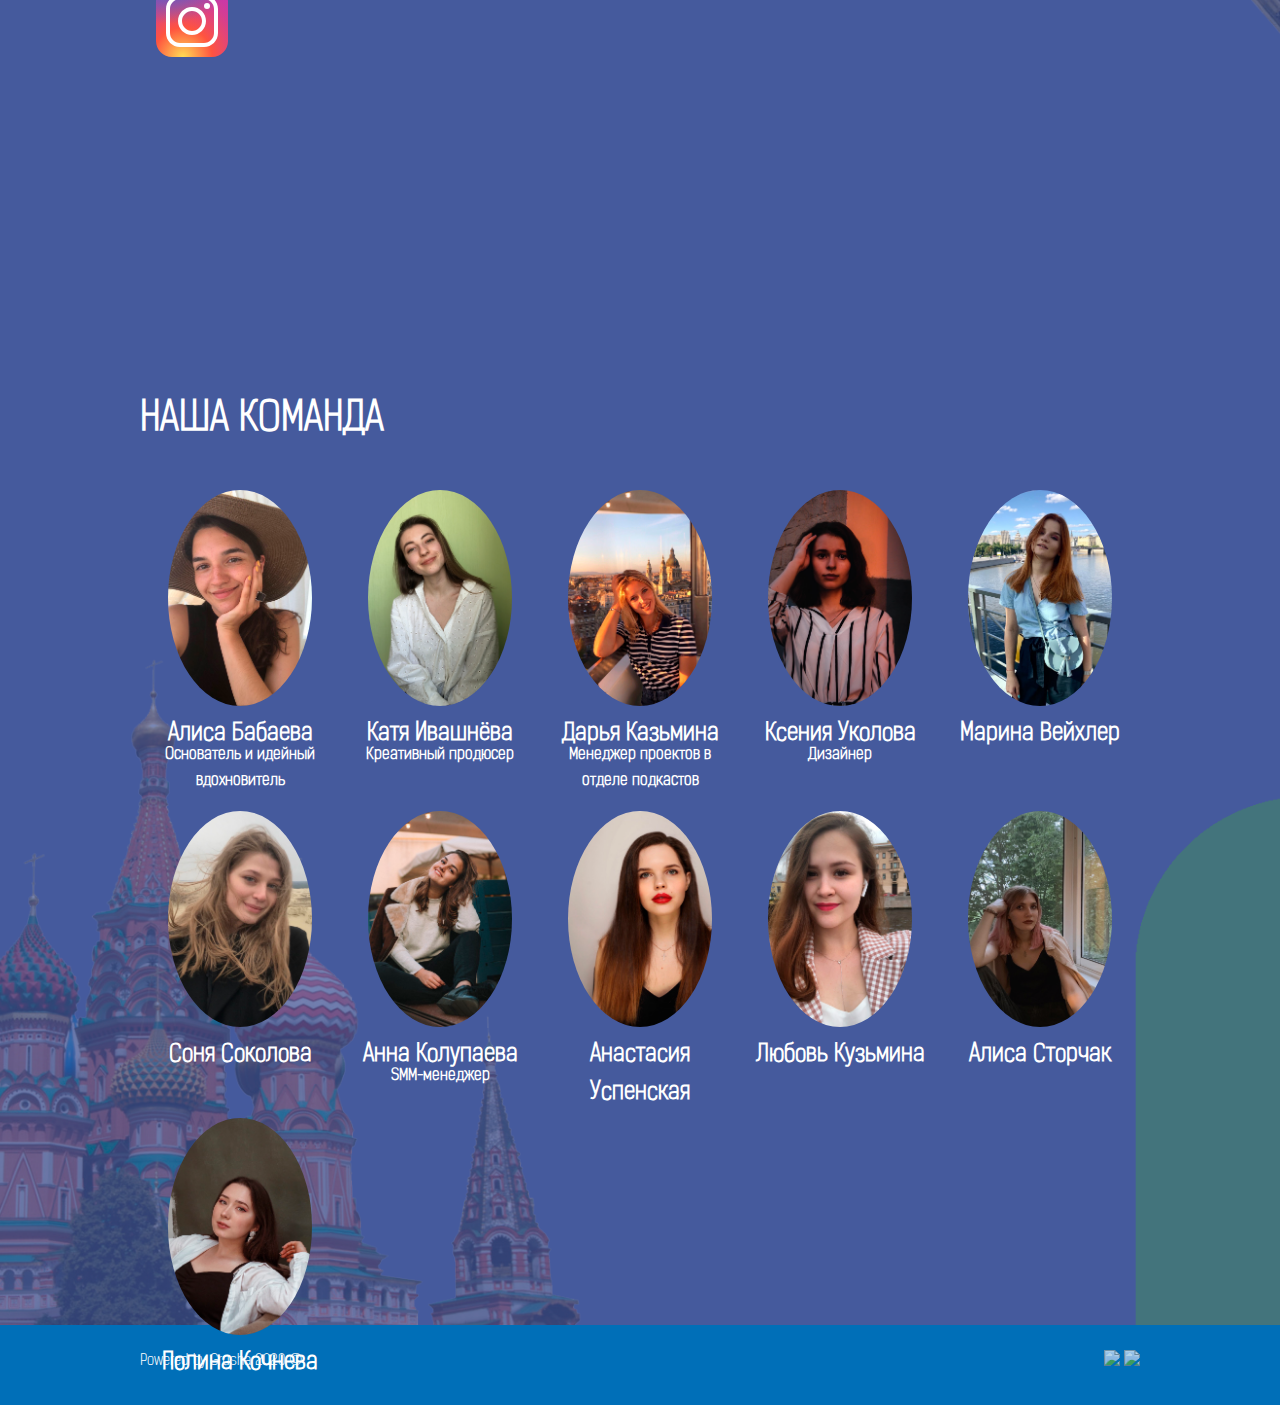
==== commit 8dd4fcc1: "Merge pull request #7 from Travonka/with-team-recruitment" ====
--- a/MiX/index.html
+++ b/MiX/index.html
@@ -25,7 +25,12 @@
                             <a href="index.html" class="header__link ">Главная</a>
                         </li>
                         <li>
-                            <a href="projects.html" class="header__link ">Наши Проекты</a>
+                            <a href="projects.html" class="header__link">Наши Проекты
+                            <ul class="submenu">
+                                <li class="submenu__item"><a href="projects.html #kvartirnik" class="header__link submenu__link">Квартирник</a></li>
+                                <li class="submenu__item"><a href="projects.html #exchangeNight" class="header__link submenu__link">HSEXCHANGE NIGHT</a></li>
+                                <li class="submenu__item"><a href="projects.html #podcast" class="header__link submenu__link">Подкасты</a></li>
+                            </ul>
                         </li>
                         <li>
                             <a href="partners.html" class="header__link ">Партнеры</a>
@@ -143,48 +148,58 @@
                 <div class="page__grid">
                     <div class="row">
                         <div class="member">
-                            <img class="member__image" src="source/img/members/Alisa_Babaeva.jpg" alt="">
+                            <img class="member__image" src="source/img/members/Alisa_Babaeva.png" alt="">
                             <h3 class="member__full-name">Алиса Бабаева</h3>
                             <p class="member__text">Основатель и идейный вдохновитель</p>
                         </div>
                         <div class="member">
-                            <img class="member__image" src="source/img/members/ekaterina_ivashneva.png" alt="">
+                            <img class="member__image" src="source/img/members/ekaterina_ivasheva.png" alt="">
                             <h3 class="member__full-name">Катя Ивашнёва</h3>
                             <p class="member__text">Креативный продюсер</p>
                         </div>
                         <div class="member">
-                            <img class="member__image" src="source/img/members/darya_kazmina.jpg" alt="">
+                            <img class="member__image" src="source/img/members/darya_kazmina.png" alt="">
                             <h3 class="member__full-name">Дарья Казьмина</h3>
                             <p class="member__text">Менеджер проектов в отделе подкастов</p>
                         </div>
                         <div class="member">
-                            <img class="member__image" src="source/img/members/kita_clemings.jpg" alt="">
-                            <h3 class="member__full-name">Кира Клемингс</h3>
+                            <img class="member__image" src="source/img/members/kita_clemings.png" alt="">
+                            <h3 class="member__full-name">Ксения Уколова</h3>
                             <p class="member__text">Дизайнер</p>
                         </div>
                         <div class="member">
-                            <img class="member__image" src="source/img/members/marina_veihler.jpg" alt="">
+                            <img class="member__image" src="source/img/members/marina_veihler.png" alt="">
                             <h3 class="member__full-name">Марина Вейхлер</h3>
                             <p class="member__text"></p>
                         </div>
                         <div class="member">
-                            <img class="member__image" src="source/img/members/sonya_sokolova.jpg" alt="">
+                            <img class="member__image" src="source/img/members/sonya_sokolova.jpg.png" alt="">
                             <h3 class="member__full-name">Соня Соколова</h3>
                             <p class="member__text"></p>
                         </div>
                         <div class="member">
-                            <img class="member__image" src="source/img/members/anna_kolypaeva.jpg" alt="">
+                            <img class="member__image" src="source/img/members/anna_kolypaeva.png" alt="">
                             <h3 class="member__full-name">Анна Колупаева</h3>
                             <p class="member__text">SMM-менеджер</p>
                         </div>
                         <div class="member">
-                            <img class="member__image" src="source/img/members/anastasya_uspenskaya.jpg" alt="">
+                            <img class="member__image" src="source/img/members/anastasya_uspenskaya.png" alt="">
                             <h3 class="member__full-name">Анастасия Успенская</h3>
                             <p class="member__text"></p>
                         </div>
                         <div class="member">
-                            <img class="member__image" src="source/img/members/lyubov_kuzmina.jpg" alt="">
+                            <img class="member__image" src="source/img/members/lybov_kuzmina.png" alt="">
                             <h3 class="member__full-name">Любовь Кузьмина</h3>
+                            <p class="member__text"></p>
+                        </div>
+                        <div class="member">
+                            <img class="member__image" src="source/img/members/alisa_storchak.png" alt="">
+                            <h3 class="member__full-name">Алиса Сторчак</h3>
+                            <p class="member__text"></p>
+                        </div>
+                        <div class="member">
+                            <img class="member__image" src="source/img/members/polina_kochneva.png" alt="">
+                            <h3 class="member__full-name">Полина Кочнева</h3>
                             <p class="member__text"></p>
                         </div>
                     </div>
@@ -206,4 +221,4 @@
     </footer>
 
 </body>
-</html>
+</html>--- a/MiX/source/css/style.css
+++ b/MiX/source/css/style.css
@@ -30,7 +30,6 @@
 }
 
 
-/* Header */
     /* Header */
 
     .header{
@@ -42,7 +41,6 @@
     }
     .header__logo{
         position: relative;
-        
         z-index: 3;
     }
     .logo{
@@ -76,10 +74,10 @@
         
     }
     .header__menu{
-        width: 100%;
+        width: auto;
     }
     .header__link{
-        color:#FFF;
+        color:#fff;
         text-transform: uppercase;
         text-decoration: none;
         font-size: 18px;
@@ -113,7 +111,7 @@
     .header__list li{
         list-style: none;
         margin: 0px 0px 0px 20px;
-        margin-left: 100px;
+        margin-left: 60px;
     }
     .header__burger{
         display: none;
@@ -121,7 +119,7 @@
         z-index: 3;
     }
 
-    
+
     @media(max-width:767px){
         body.lock{
             overflow: hidden;
@@ -147,6 +145,9 @@
             top:9px;
             border-radius: 1px;
             transition: all 0.2s ease 0s;
+        }
+        .header__burger--partners span{
+            background-color: #333;
         }
         .header__burger:before,
         .header__burger:after{
@@ -160,6 +161,10 @@
             transition: all 0.2s ease 0s;
 
         }
+        .header__burger--partners:before,
+        .header__burger--partners:after{
+            background-color: #333;
+        }
         .header__burger:before{
             top:0;
         }
@@ -174,10 +179,13 @@
             width: 100%;
             height: 100%;
             
-            background-color:#415ebb;;
+            background-color:#415ebb;
             transition: all 0.2s ease 0s;
             padding: 70px 0px 0px 0px;
             
+        }
+        .header__menu--partners{
+            background-color: rgb(233, 232, 225);
         }
         .header__menu.active{
             top:0;
@@ -203,9 +211,10 @@
         .header__burger.active span{
             transform: scale(0);
         }
+        .header
         .header__link{
-            font-size: 24px;
-            margin-left: -30px;
+            font-size: 20px;
+            margin-left: 0px;
             
             
         }
@@ -215,55 +224,14 @@
     }
 
 
-/* Grid */
-
-.grid{
-    display: grid;
-    grid-template-columns: 1fr 1fr;
-    margin-top: 10%;
-    grid-column-gap: 20px;
-}
-.question{
-    width: 400px;
-    height: 150px;
-    background: #0f0;
-    margin-bottom: 30px;
-}
-.question__question{
-
-}
-.question__answer{
-
-}
-
-@media (max-width:767px)
-{
-    .grid{
-        grid-template-columns: 1fr;
-    }
-    .question{
-        width: 350px;
-    }
-}
-
-@media(max-width:950px)
-{
-    .question
-    {
-        width: 350px;
-    }
-}
-
-@media(max-width:320px)
-{
-    .question
-    {
-        width: 95%;
-    }
-}
+
 /* Menu */
 
-
+@media(max-width:400px){
+    .intro--index{
+        margin-top: 50px;
+    }
+}
 .menu{
     text-transform: uppercase;
     font-size: 18px;
@@ -307,9 +275,34 @@
     display: block;
     opacity: 1;
 }
-
-
-
+@media(min-width:767px){
+    .submenu{
+        visibility: hidden;
+        position: fixed;
+        padding: 0;
+        
+    }
+
+    li:hover .submenu {
+        background-color: #415ebb;
+        visibility: visible;
+    }
+
+    .submenu__link{
+        font-size: 15px;
+    }
+
+    .submenu__item{
+        padding: 0;
+        margin-left: 0px;
+    }
+}
+
+    
+.submenu li{
+    margin-left: 30px; 
+    list-style: square outside;
+ }
 
 /* Intro */
 
@@ -318,9 +311,15 @@
     display: flex;
     flex-direction: column;
     justify-content: center;
-    min-height: 1200px;
+    min-height: 975px;
     height: 100vh;
     padding: 0 10px;
+}
+
+
+.header--partners::before{
+    color:#333;
+    background-color: rgb(233, 232, 225);
 }
 
 .intro-index-up{
@@ -330,6 +329,7 @@
 .intro-index-mid{
     background: url("../img/index_mid.png") center no-repeat;
     -webkit-background-size: cover;
+    width: 1200px;
 }
 .intro-index-bot{
     background: url("../img/index_bot.png") center no-repeat;
@@ -345,8 +345,9 @@
     -webkit-background-size: cover;
 }
 .intro--contacts{
-    background: url("../img/contacts__page1.png") center no-repeat;
+    background: url("../img/contacts.png") center no-repeat;
     -webkit-background-size: cover;
+    justify-content: flex-start;
 }
 
 
@@ -354,6 +355,7 @@
     width: 100%;
     max-width: 950px;
     margin: 0 auto;
+    padding-top: 40px;
 
 }
 .intro__title{
@@ -384,41 +386,35 @@
 }
 @media(min-width:768px){
     .page{
-        width: 100%;
+        width:100%;
         display: flex;
-        min-height: 900px;
+        min-height: 975px;
         height: 100vh;
 
     padding:0 10px;
     }
-    .pic{
-        margin-left: 50px;
-    }
+
     
 }
 .project__discription{
     font-size: 18px;
 }
-@media(max-width:767px){
+@media(max-width:768px){
     .page{
         width: 100%;
         display: flex;
         min-height: 1000px;
         padding:0 10px;
     }
-    .gallery{
-        margin:0 auto;
-    }
-    .pic{
-        margin-bottom: 40px;
-    }
+
+
 
 
 
 }
 .page__inner{
     width: 100%;
-    max-width: 950px;
+    max-width: 12000px;
     margin: 0 auto;
     margin-top: 5%;
 
@@ -440,7 +436,8 @@
 @media(min-width:768px){
     .row{
         margin-top: 5%;
-        display: flex;
+        display: grid;
+        grid-template-columns: repeat(5, 1fr);
         justify-content: space-around;
         
     }
@@ -453,6 +450,8 @@
         
         text-align: center;
     }
+    .member__image{
+    }
 }
 @media(max-width:767px){
     .row{
@@ -471,11 +470,16 @@
         border-radius: 5px;
         text-align: center;
     }
+
+    .member__image{
+        
+    }
 }
 
 .member__image{
     width: 80%;
-    border-radius: 50000px;
+    border-radius: 50%;
+    
     
 }
 .member__text{
@@ -483,7 +487,7 @@
     overflow: hidden;
     font-size: 1.5em;
     font-weight: 700;
-    
+    font-size: 16px;
 }
 .member__full-name{
     font-size: 24px;
@@ -492,7 +496,48 @@
 .page__social-media__image{
     
 }
-
+/* Flip */
+.flip-container {
+    perspective: 1000px;
+  }
+  
+  .flip-container.hover .flipper {
+    transform: rotateY(180deg);
+  }
+  .flip-container,
+  .front,
+  .back {
+    width: 320px;
+    height: 100px;
+    border-radius: 15px;
+    font-size: 20px;
+    font-weight: 700;
+  }
+  .flipper {
+    transition: 0.6s;
+    transform-style: preserve-3d;
+    position: relative;
+  }
+  .front,
+  .back {
+      padding: 10px;
+    backface-visibility: hidden;
+    -webkit-backface-visibility: hidden;
+    position: absolute;
+    top: 0;
+    left: 0;
+  }
+  .front {
+    z-index: 2;
+    transform: rotateY(0deg);
+    background-color: #5b8861;
+    
+  }
+  .back {
+    transform: rotateY(180deg);
+    background-color: #f1cf56;
+    color:#333;
+  }
 
 /* Footer */
 .footer{
@@ -525,11 +570,103 @@
 
 /* Gallery */
 
-.gallery{
-    display: grid;
-    grid-template-columns: 1fr 1fr;
-
-}
-.pic{
+
+.picture{
     max-width: 400px;
+    max-height: 140px;
+    margin-left: 50px;
+    margin-bottom: 30px;
+}
+
+/* Grid */
+
+
+@media(min-width:768px){
+    .grid{
+        margin-top: 50px;
+        display: grid;
+        grid-template-columns: 1fr 1fr;
+        grid-row-gap: 25px;
+        grid-column-gap: 100px;
+    }
+}
+@media(max-width:768px){
+    .grid{
+        margin-top: 50px;
+        display: grid;
+        grid-template-columns: 1fr;
+        grid-row-gap: 25px;
+    }
+    .flip-container{
+        margin: 0 auto;
+    }
+}
+.header__link--partners{
+    color:#333;
+}
+/* partners */
+
+.partners{
+    margin-top: 40px;
+    
+}
+.partners--title{
+    color:#333;
+}
+@media(min-width:768px){
+    .partners{
+        display: grid;
+        grid-template-columns: 1fr 1fr 1fr;
+    }
+}
+@media(max-width:768px){
+    .partners{
+        margin-top: 50px;
+        display: grid;
+        grid-template-columns: 1fr;
+        grid-row-gap: 25px;
+    }
+    .picture{
+        margin: 0 auto;
+    }
+    .intro--partners{
+        height: 1800px;
+    }
+}
+
+
+/* Contacts */
+
+.contacts-text{   
+    color: #fff;
+}
+
+
+/* Gallery */
+@media(min-width:768px){
+    .gallery{
+        display: grid;
+        grid-template-columns: 1fr 1fr ;
+        
+    }
+    .pic{
+        max-width: 300px;
+        
+        margin-right: 90px;
+    }
+}
+@media(max-width: 768px){
+    .gallery{
+        display: grid;
+        grid-template-columns: 1fr;
+        
+    }
+    .pic{
+        
+        max-width: 300px;
+        margin: 0 auto;
+        margin-bottom: 80px;
+    }
+
+
 }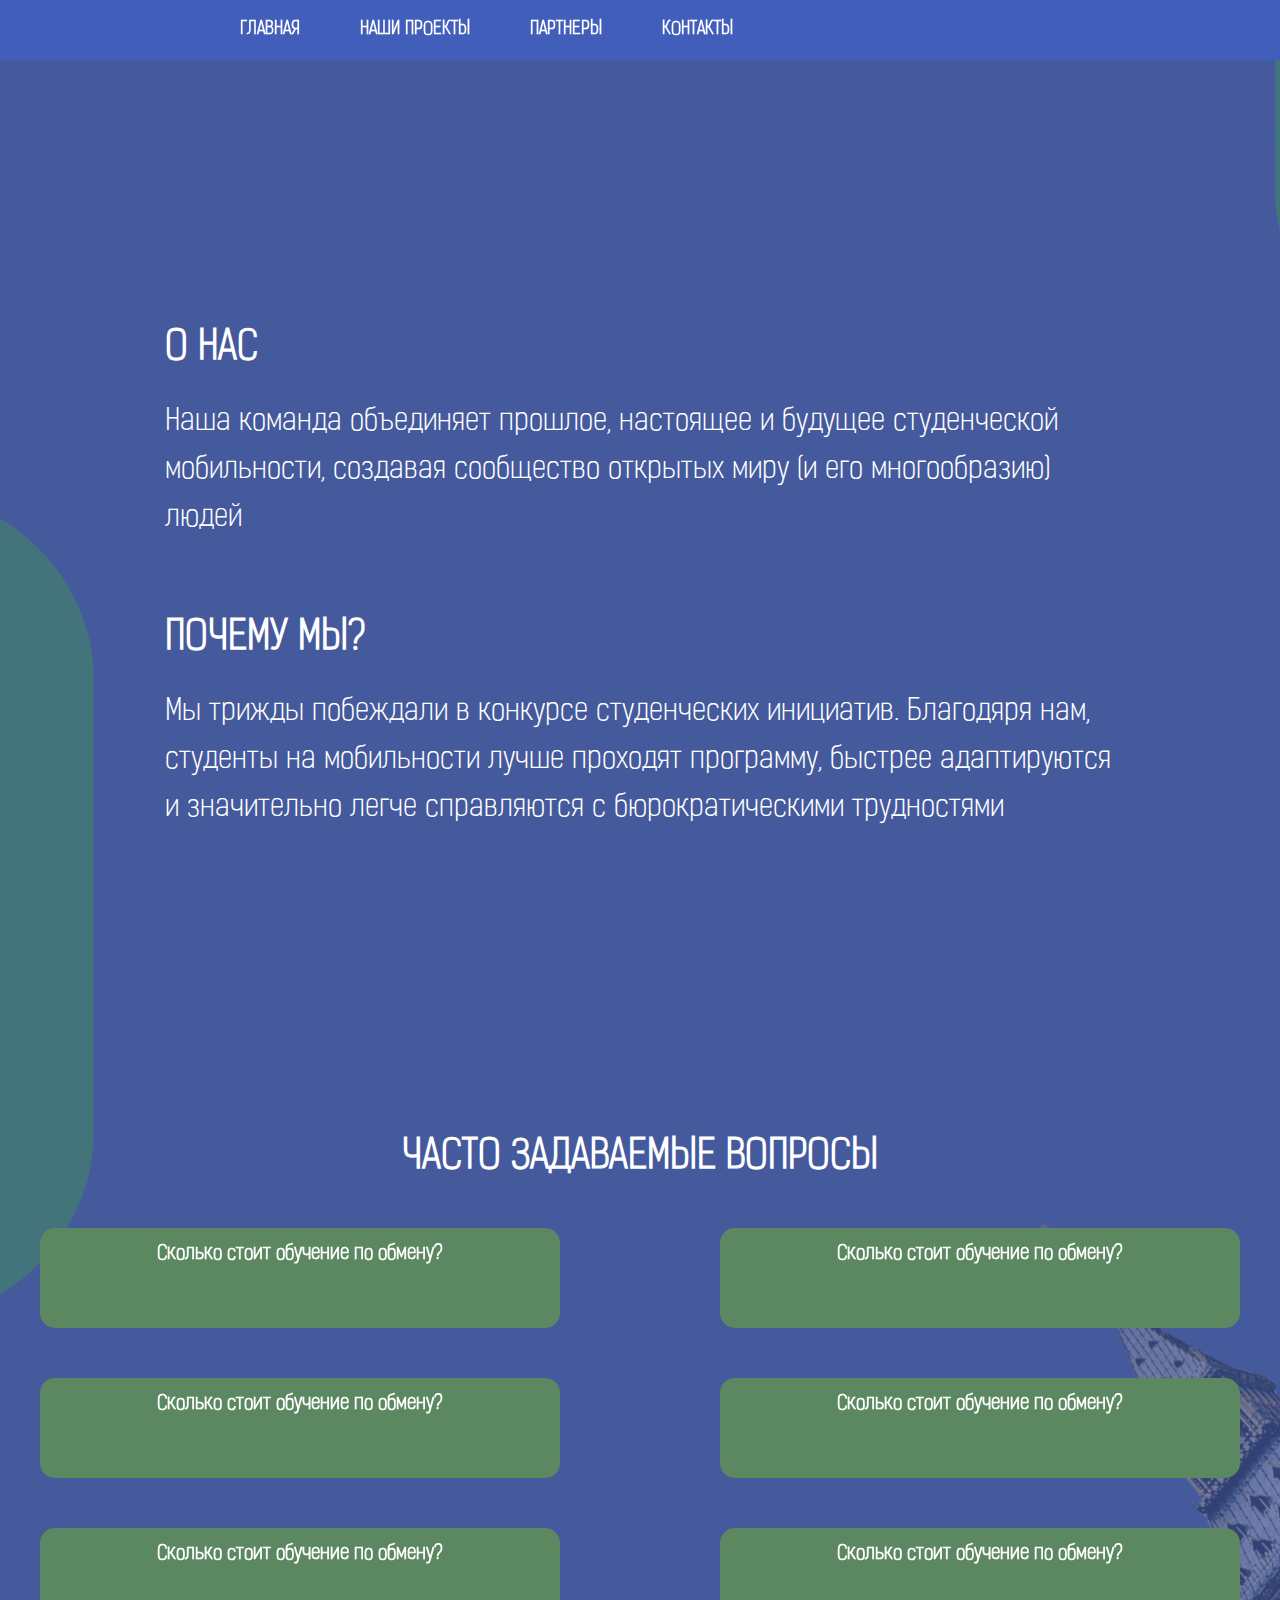
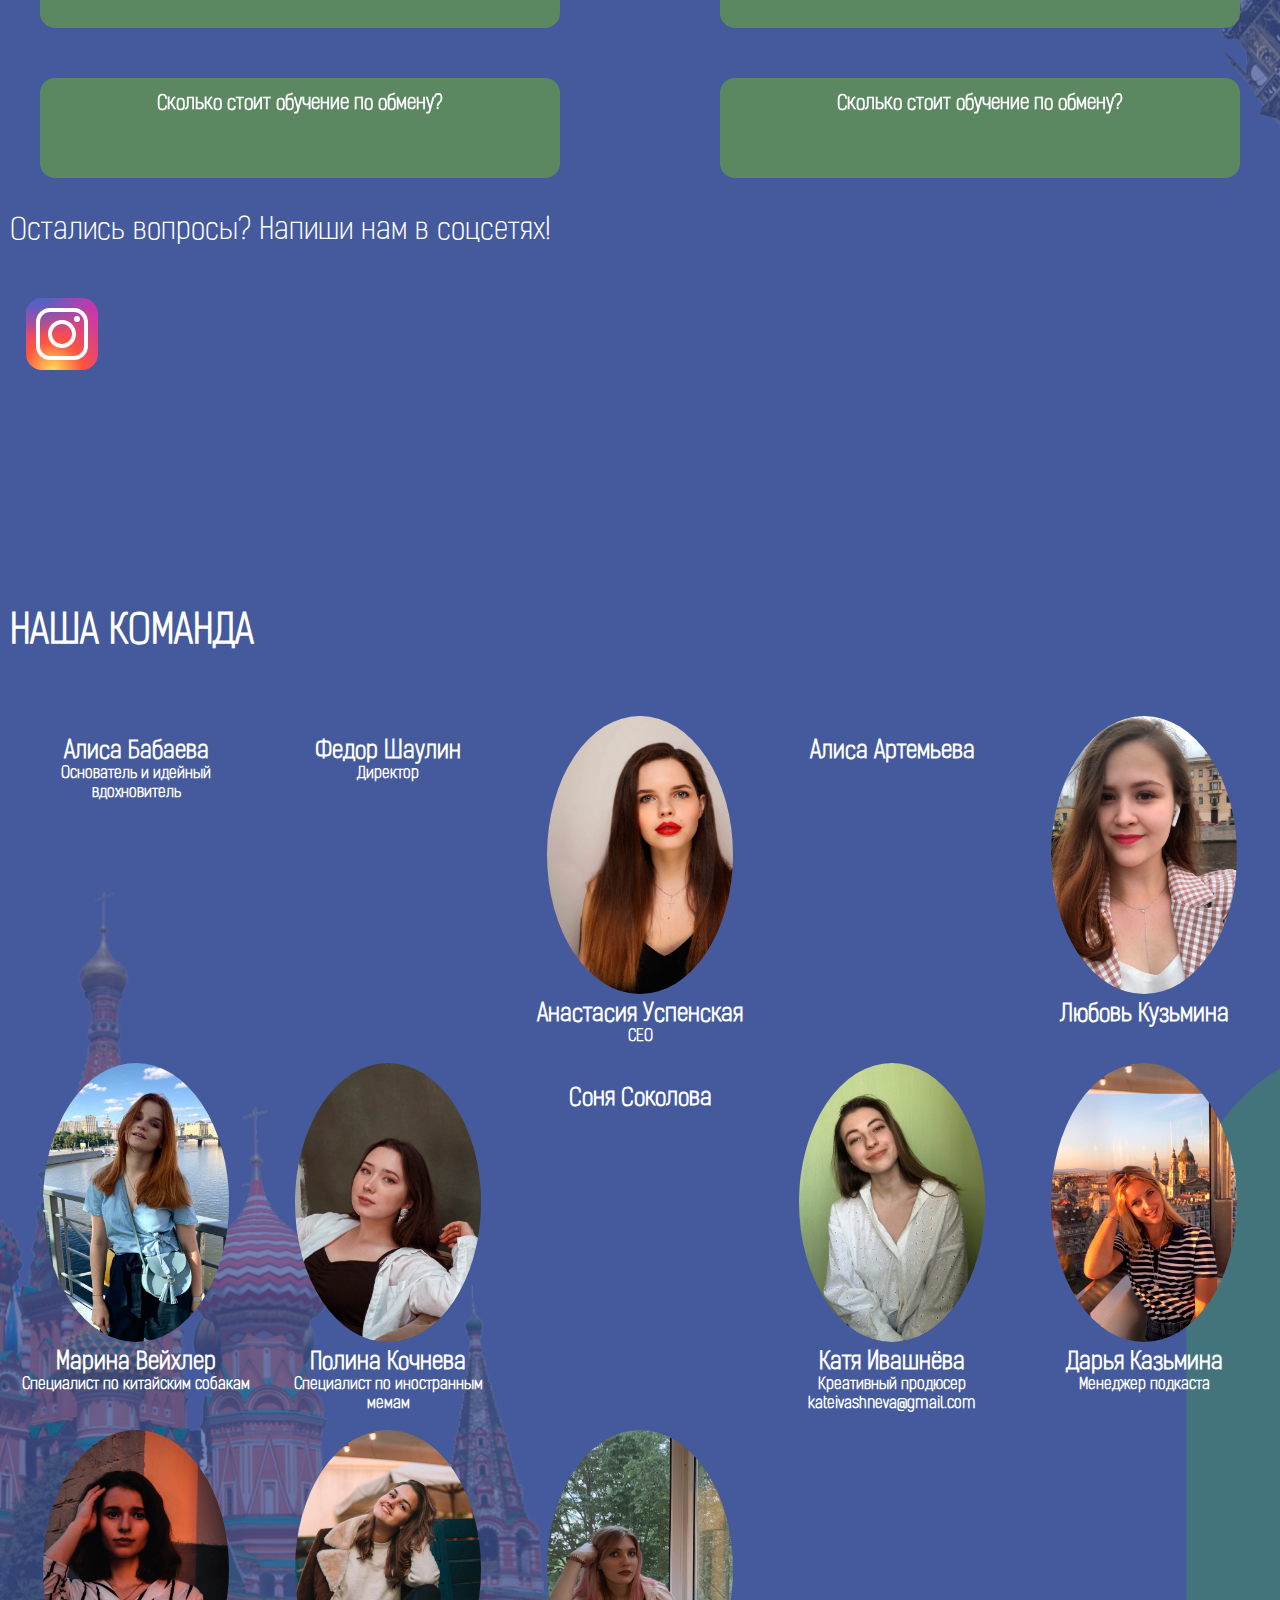
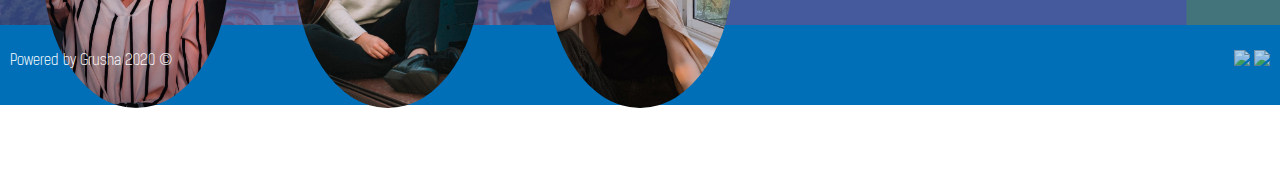
==== commit 8ca0580a: "Add files via upload" ====
--- a/MiX/index.html
+++ b/MiX/index.html
@@ -2,16 +2,18 @@
 <html lang="en">
 <head>
     <meta charset="UTF-8">
+    
     <link rel="stylesheet" href="source/css/style.css">
     <link rel="stylesheet" href="source/css/fonts.css">
     <meta name="viewport" content="width=device-width, initial-scale=1.0">
     <script language="javascript" type="text/javascript" src="https://ajax.googleapis.com/ajax/libs/jquery/3.4.1/jquery.min.js"></script>
     <script  src="source/js/main.js"></script>
+    
     <title>MiX</title>
 </head>
 <body>    
     <header class="header ">
-        <div class="container">
+        <div class="header--container">
             <div class="header__body">
                 <a href="index.html" class="header__logo">
                     <img src="source/img/logo--blue.png" alt="" class="logo">
@@ -27,9 +29,10 @@
                         <li>
                             <a href="projects.html" class="header__link">Наши Проекты
                             <ul class="submenu">
-                                <li class="submenu__item"><a href="projects.html #kvartirnik" class="header__link submenu__link">Квартирник</a></li>
-                                <li class="submenu__item"><a href="projects.html #exchangeNight" class="header__link submenu__link">HSEXCHANGE NIGHT</a></li>
-                                <li class="submenu__item"><a href="projects.html #podcast" class="header__link submenu__link">Подкасты</a></li>
+                                <li class="submenu__item"><a href="projects.html#kvartirnik" class="header__link submenu__link">Квартирник</a></li>
+                                <li class="submenu__item"><a href="projects.html#exchangeNight" class="header__link submenu__link">HSEXCHANGE NIGHT</a></li>
+                                <li class="submenu__item"><a href="projects.html#podcast" class="header__link submenu__link">Подкасты</a></li>
+                                <li class="submenu__item"><a href="projects.html#telegram" class="header__link submenu__link">Телеграм бот</a></li>
                             </ul>
                         </li>
                         <li>
@@ -128,6 +131,26 @@
                             </div>
                         </div>  
                     </div>
+                    <div class="flip-container" ontouchstart="this.classList.toggle('hover');">
+                        <div class="flipper">
+                            <div class="front">
+                                Сколько стоит обучение по обмену?
+                            </div>
+                            <div class="back">
+                                     Все зависит от страны, в которую вы едете по обмену.
+                            </div>
+                        </div>  
+                    </div>
+                    <div class="flip-container" ontouchstart="this.classList.toggle('hover');">
+                        <div class="flipper">
+                            <div class="front">
+                                Сколько стоит обучение по обмену?
+                            </div>
+                            <div class="back">
+                                     Все зависит от страны, в которую вы едете по обмену.
+                            </div>
+                        </div>  
+                    </div>
 
 
                 </div>
@@ -148,58 +171,95 @@
                 <div class="page__grid">
                     <div class="row">
                         <div class="member">
-                            <img class="member__image" src="source/img/members/Alisa_Babaeva.png" alt="">
+                            <div class="member__image-wrapper">
+                            <img class="member__image img-circle" src="source/img/members/alisa_babaeva.png" alt="">
+                            </div>
                             <h3 class="member__full-name">Алиса Бабаева</h3>
                             <p class="member__text">Основатель и идейный вдохновитель</p>
                         </div>
                         <div class="member">
+                            <div class="member__image-wrapper">
+                            <img class="member__image" src="source/img/members/fedor_shaulin.png" alt="">
+                            </div>  
+                            <h3 class="member__full-name">Федор Шаулин</h3>
+                            <p class="member__text">Директор</p>
+                        </div>
+                        <div class="member">
+                            <div class="member__image-wrapper">
+                            <img class="member__image" src="source/img/members/anastasya_uspenskaya.png" alt="">
+                        </div>
+                            <h3 class="member__full-name">Анастасия Успенская</h3>
+                            <p class="member__text">CEO</p>
+                        </div>
+                        <div class="member">
+                            <div class="member__image-wrapper">
+                            <img class="member__image" src="source/img/members/alisa_artemieve.png" alt="">
+                        </div>
+                            <h3 class="member__full-name">Алиса Артемьева</h3>
+                            <p class="member__text"></p>
+                        </div>
+                        <div class="member">
+                            <div class="member__image-wrapper">
+                            <img class="member__image" src="source/img/members/lyubov_kuzmina.png" alt="">
+                        </div>
+                            <h3 class="member__full-name">Любовь Кузьмина</h3>
+                            <p class="member__text"></p>
+                        </div>
+                        <div class="member">
+                            <div class="member__image-wrapper">
+                            <img class="member__image" src="source/img/members/marina_veihler.png" alt="">
+                        </div>
+                            <h3 class="member__full-name">Марина Вейхлер</h3>
+                            <p class="member__text">Cпециалист по китайским собакам</p>
+                        </div>
+                        <div class="member">
+                            <div class="member__image-wrapper">
+                            <img class="member__image" src="source/img/members/polina_kochneva.png" alt="">
+                        </div>
+                            <h3 class="member__full-name">Полина Кочнева</h3>
+                            <p class="member__text">Cпециалист по иностранным мемам</p>
+                        </div>
+                        <div class="member">
+                            <div class="member__image-wrapper">
+                            <img class="member__image" src="source/img/members/sonya_sokolova.png" alt="">
+                        </div>
+                            <h3 class="member__full-name">Соня Соколова</h3>
+                            <p class="member__text"></p>
+                        </div>
+                        <div class="member">
+                            <div class="member__image-wrapper">
                             <img class="member__image" src="source/img/members/ekaterina_ivasheva.png" alt="">
+                        </div>
                             <h3 class="member__full-name">Катя Ивашнёва</h3>
-                            <p class="member__text">Креативный продюсер</p>
-                        </div>
-                        <div class="member">
+                            <p class="member__text">Креативный продюсер kateivashneva@gmail.com</p>
+                            
+                        </div>
+                        <div class="member">
+                            <div class="member__image-wrapper">
                             <img class="member__image" src="source/img/members/darya_kazmina.png" alt="">
+                        </div>
                             <h3 class="member__full-name">Дарья Казьмина</h3>
-                            <p class="member__text">Менеджер проектов в отделе подкастов</p>
-                        </div>
-                        <div class="member">
+                            <p class="member__text">Менеджер подкаста</p>
+                        </div>
+                        <div class="member">
+                            <div class="member__image-wrapper">
                             <img class="member__image" src="source/img/members/kita_clemings.png" alt="">
+                            </div>
                             <h3 class="member__full-name">Ксения Уколова</h3>
                             <p class="member__text">Дизайнер</p>
-                        </div>
-                        <div class="member">
-                            <img class="member__image" src="source/img/members/marina_veihler.png" alt="">
-                            <h3 class="member__full-name">Марина Вейхлер</h3>
-                            <p class="member__text"></p>
-                        </div>
-                        <div class="member">
-                            <img class="member__image" src="source/img/members/sonya_sokolova.jpg.png" alt="">
-                            <h3 class="member__full-name">Соня Соколова</h3>
-                            <p class="member__text"></p>
-                        </div>
-                        <div class="member">
+                        </div>                  
+                        <div class="member">
+                            <div class="member__image-wrapper">
                             <img class="member__image" src="source/img/members/anna_kolypaeva.png" alt="">
+                        </div>
                             <h3 class="member__full-name">Анна Колупаева</h3>
                             <p class="member__text">SMM-менеджер</p>
-                        </div>
-                        <div class="member">
-                            <img class="member__image" src="source/img/members/anastasya_uspenskaya.png" alt="">
-                            <h3 class="member__full-name">Анастасия Успенская</h3>
-                            <p class="member__text"></p>
-                        </div>
-                        <div class="member">
-                            <img class="member__image" src="source/img/members/lybov_kuzmina.png" alt="">
-                            <h3 class="member__full-name">Любовь Кузьмина</h3>
-                            <p class="member__text"></p>
-                        </div>
-                        <div class="member">
+                        </div> 
+                        <div class="member">
+                            <div class="member__image-wrapper">
                             <img class="member__image" src="source/img/members/alisa_storchak.png" alt="">
+                            </div>
                             <h3 class="member__full-name">Алиса Сторчак</h3>
-                            <p class="member__text"></p>
-                        </div>
-                        <div class="member">
-                            <img class="member__image" src="source/img/members/polina_kochneva.png" alt="">
-                            <h3 class="member__full-name">Полина Кочнева</h3>
                             <p class="member__text"></p>
                         </div>
                     </div>
--- a/MiX/source/css/style.css
+++ b/MiX/source/css/style.css
@@ -24,9 +24,14 @@
 /* Container */
 .container{
     width: 100%;
+    max-width: 1300px;
+    margin: 0 auto;
+
+}
+.header--container{
+    width: 100%;
     max-width: 1000px;
     margin: 0 auto;
-
 }
 
 
@@ -300,8 +305,7 @@
 
     
 .submenu li{
-    margin-left: 30px; 
-    list-style: square outside;
+    margin-left: 10px; 
  }
 
 /* Intro */
@@ -311,7 +315,7 @@
     display: flex;
     flex-direction: column;
     justify-content: center;
-    min-height: 975px;
+    min-height: 1075px;
     height: 100vh;
     padding: 0 10px;
 }
@@ -384,11 +388,15 @@
         background: url("../img/2_bot.png") center no-repeat;
         -webkit-background-size: cover;
 }
+.projects--podcast{
+    background-color: #2E388E;
+
+}
 @media(min-width:768px){
     .page{
         width:100%;
         display: flex;
-        min-height: 975px;
+        min-height: 1075px;
         height: 100vh;
 
     padding:0 10px;
@@ -451,6 +459,7 @@
         text-align: center;
     }
     .member__image{
+        
     }
 }
 @media(max-width:767px){
@@ -474,23 +483,28 @@
     .member__image{
         
     }
+   
 }
 
 .member__image{
     width: 80%;
     border-radius: 50%;
     
+}
+.member__image-wrapper{
     
 }
 .member__text{
-    margin-top: -10px;
+    margin-top: 0px;
     overflow: hidden;
     font-size: 1.5em;
     font-weight: 700;
     font-size: 16px;
+    line-height: 19px;
 }
 .member__full-name{
     font-size: 24px;
+    line-height: 25px;
 }
 
 .page__social-media__image{
@@ -507,7 +521,7 @@
   .flip-container,
   .front,
   .back {
-    width: 320px;
+    width: 520px;
     height: 100px;
     border-radius: 15px;
     font-size: 20px;
@@ -526,6 +540,7 @@
     position: absolute;
     top: 0;
     left: 0;
+    text-align: center;
   }
   .front {
     z-index: 2;
@@ -583,15 +598,18 @@
 
 @media(min-width:768px){
     .grid{
+        
         margin-top: 50px;
         display: grid;
         grid-template-columns: 1fr 1fr;
-        grid-row-gap: 25px;
+        grid-row-gap: 50px;
         grid-column-gap: 100px;
+        justify-items: center; 
     }
 }
 @media(max-width:768px){
     .grid{
+        justify-items: center; 
         margin-top: 50px;
         display: grid;
         grid-template-columns: 1fr;
@@ -600,6 +618,7 @@
     .flip-container{
         margin: 0 auto;
     }
+    
 }
 .header__link--partners{
     color:#333;
@@ -618,8 +637,13 @@
         display: grid;
         grid-template-columns: 1fr 1fr 1fr;
     }
+
 }
 @media(max-width:768px){
+    .flip-container,
+  .front,
+  .back {
+    width: 320px;}
     .partners{
         margin-top: 50px;
         display: grid;
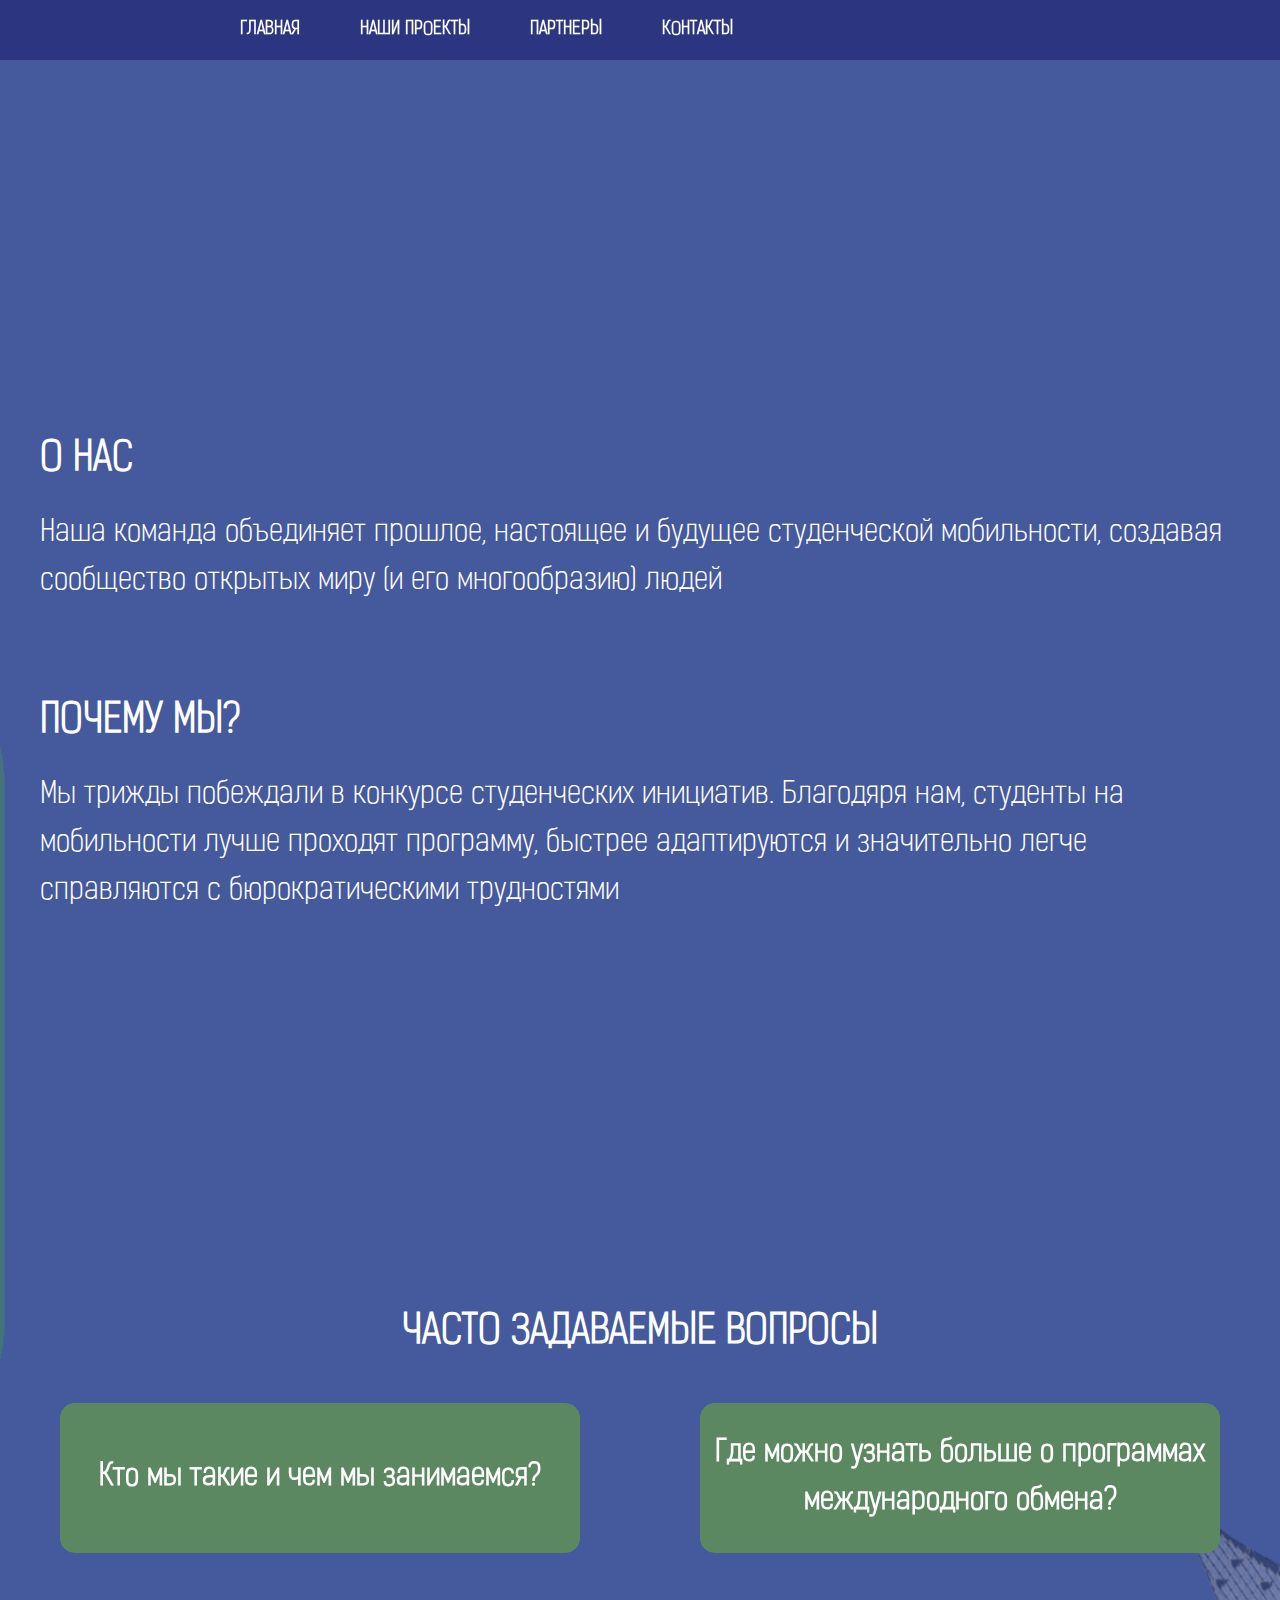
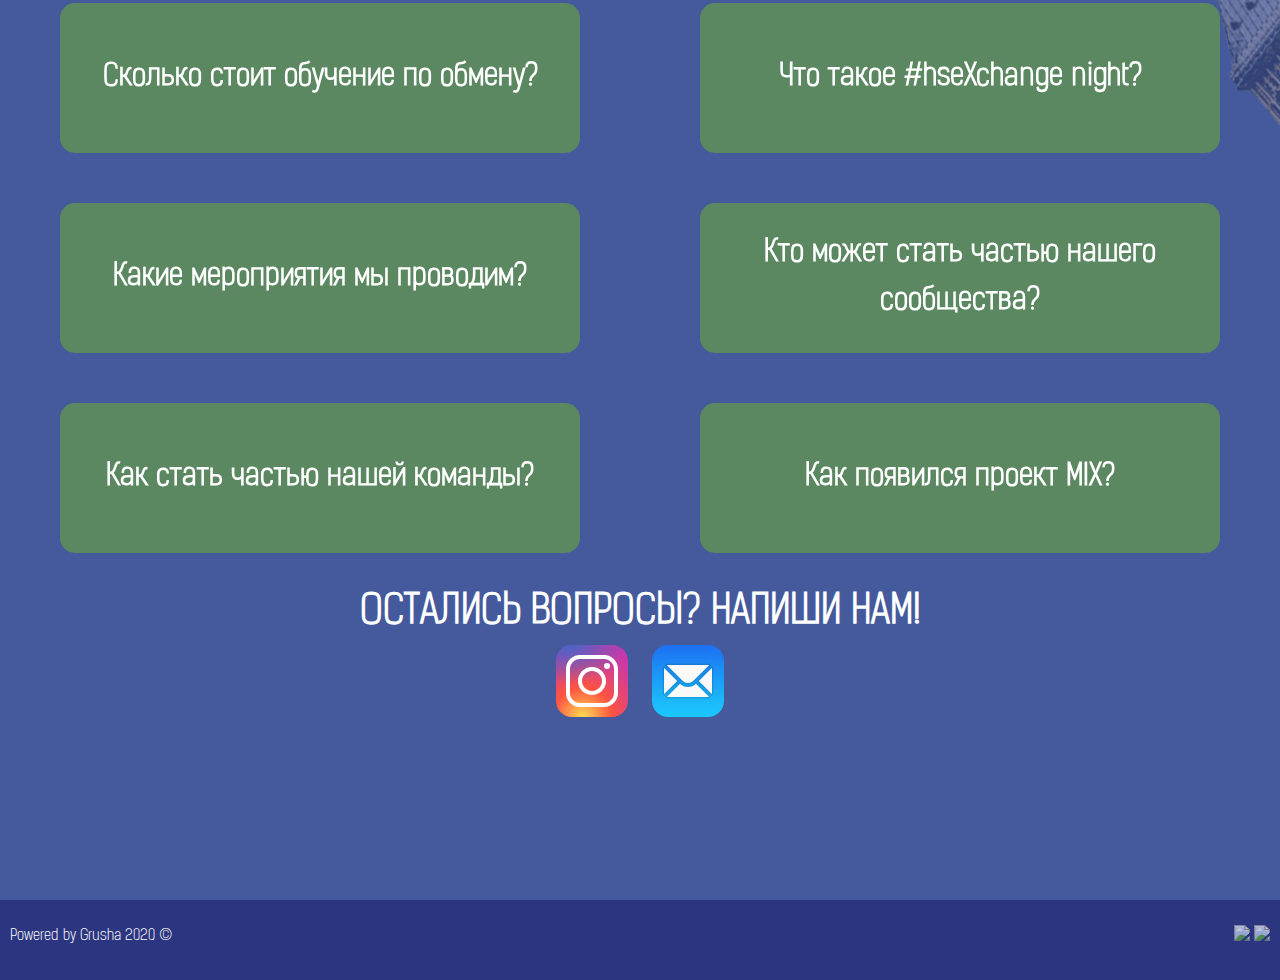
==== commit ad2104dc: "Add files via upload" ====
--- a/MiX/index.html
+++ b/MiX/index.html
@@ -66,7 +66,7 @@
         </div>
     </div>
     <div class="page intro-index-mid">
-        <div class="container">
+        <div class="container intro--mid--container">
             <div class="page__inner">
                 <h2 class="page__title page__title-center">часто задаваемые вопросы </h2>
                     
@@ -74,10 +74,24 @@
                     <div class="flip-container" ontouchstart="this.classList.toggle('hover');">
                         <div class="flipper">
                             <div class="front">
-                                Сколько стоит обучение по обмену?
+                                Кто мы такие и чем мы занимаемся?
                             </div>
                             <div class="back">
-                                     Все зависит от страны, в которую вы едете по обмену.
+                                Команда MIX — это сообщество разбросанных по разным частям света студентов и выпускников, которые горят идеями академической мобильности, международного обмена 
+                                и межкультурного взаимодействия. Вместе мы помогаем всем желающим больше узнать об обучении за рубежом, вдохновиться многочисленными захватывающими историями и 
+                                подготовиться к собственному периоду учёбы за границей.
+                            </div>
+                        </div>  
+                    </div>
+                    <div class="flip-container" ontouchstart="this.classList.toggle('hover');">
+                        <div class="flipper">
+                            <div class="front">
+                                Где можно узнать больше о программах международного обмена?
+                            </div>
+                            <div class="back">
+                                Вся практическая информация об академической мобильности для студентов ВШЭ доступна на официальном сайте университета: https://studyabroad.hse.ru/en/. 
+                                Если вас интересуют более личные истории, советы и рекомендации о жизни и учёбе в разных уголках мира, читайте нас в Instagram, Telegram, и Facebook, а также 
+                                слушайте наш подкаст “Куда подался” на SoundCloud.
                             </div>
                         </div>  
                     </div>
@@ -94,187 +108,87 @@
                     <div class="flip-container" ontouchstart="this.classList.toggle('hover');">
                         <div class="flipper">
                             <div class="front">
-                                Сколько стоит обучение по обмену?
+                                Что такое #hseXchange night?
                             </div>
                             <div class="back">
-                                     Все зависит от страны, в которую вы едете по обмену.
+                                #hseXchange night — это основное и самое масштабное мероприятие MIX, которое проводится нами раз в полгода после официального номинирования студентов на 
+                                программу академической мобильности. На наших ‘найтах’ мы объединяем студентов, которым предстоит поучаствовать в международном обмене, с теми, кто готов 
+                                поделиться своим уже имеющимся опытом в обучении за границей.
                             </div>
                         </div>  
                     </div>
                     <div class="flip-container" ontouchstart="this.classList.toggle('hover');">
                         <div class="flipper">
                             <div class="front">
-                                Сколько стоит обучение по обмену?
+                                Какие мероприятия мы проводим?
                             </div>
                             <div class="back">
-                                     Все зависит от страны, в которую вы едете по обмену.
+                                Помимо #hseXchange night, мы проводим неформальные встречи с теми, кто уже вернулся с академической мобильности и хочет поделиться своими впечатлениями и опытом.
+                                 Этот формат наших мероприятий стал известен под названием ‘квартирник’, благодаря своей традиционно уютной, тёплой и дружеской атмосфере. Подробнее о Квартирниках и #hseXchange night вы можете узнать 
+                                 в разделе ‘Проекты’ нашего сайта..
                             </div>
                         </div>  
                     </div>
                     <div class="flip-container" ontouchstart="this.classList.toggle('hover');">
                         <div class="flipper">
                             <div class="front">
-                                Сколько стоит обучение по обмену?
+                                Кто может стать частью нашего сообщества?
                             </div>
                             <div class="back">
-                                     Все зависит от страны, в которую вы едете по обмену.
+                                Если коротко — любой, кто горит идеей международного обмена!
+
+                                Если ты:
+                                 ездил на мобильность и хочешь поделиться с другими своим опытом и знаниями;
+                                 всегда хотел учиться за границей, но не знал, как, куда, что и когда;
+                                 готов предложить идеи для развития нашего проекта;
+                                 просто хочешь посмотреть на нашу работу изнутри;
+                                
+                                то мы ждем тебя в качестве участника наших мероприятий или члена нашей команды!
                             </div>
                         </div>  
                     </div>
                     <div class="flip-container" ontouchstart="this.classList.toggle('hover');">
                         <div class="flipper">
                             <div class="front">
-                                Сколько стоит обучение по обмену?
+                                Как стать частью нашей команды?
                             </div>
                             <div class="back">
-                                     Все зависит от страны, в которую вы едете по обмену.
+                                Напиши нам в direct нашего Instagram или на нашу почту для связи: hsexchangenight@gmail.com
                             </div>
                         </div>  
                     </div>
                     <div class="flip-container" ontouchstart="this.classList.toggle('hover');">
                         <div class="flipper">
                             <div class="front">
-                                Сколько стоит обучение по обмену?
+                                Как появился проект MIX?
                             </div>
                             <div class="back">
-                                     Все зависит от страны, в которую вы едете по обмену.
-                            </div>
-                        </div>  
-                    </div>
-                    <div class="flip-container" ontouchstart="this.classList.toggle('hover');">
-                        <div class="flipper">
-                            <div class="front">
-                                Сколько стоит обучение по обмену?
-                            </div>
-                            <div class="back">
-                                     Все зависит от страны, в которую вы едете по обмену.
+                                В далеком 2017 году у основателей MIX была тонна вопросов без ответа перед отправлением на семестр по обмену и в его процессе. Уже по приезде в Берлин они были приглашены на мероприятие, на котором 
+                                все их вопросы, сомнения и проблемы наконец получили соответствующие ответы, советы и решения. Вдохновившись этим полезным, хорошо организованным опытом, они основали проект MIX и провели первый 
+                                #hseXchange night по возвращении в Москву.
                             </div>
                         </div>  
                     </div>
 
 
                 </div>
-                <p class="intro__text">Остались вопросы?
-                    Напиши нам в соцсетях!
-                </p>
+                <h1 class="intro__title  page__title-center" style="margin-top: 40px;"> Остались вопросы? Напиши нам!</h1>
                 <nav class="page__social-media">
-                    <a href="https://t.me/mixhse"><img class="page__social-media__image" src="source/img/telegram_96px.svg" alt=""></a>
-                    <a href="https://www.instagram.com/mix_hse/"><img class="page__social-media__image" src="source/img/instagram_96px.svg" alt=""></a>
+                    <a href="https://t.me/mixhse" target="_blank"><img class="page__social-media__image" src="source/img/telegram_96px.svg" alt=""></a>
+                    <a href="https://www.instagram.com/mix_hse/" target="_blank"><img class="page__social-media__image" src="source/img/instagram_96px.svg" alt=""></a>
+                    <a href="mailto:test@test.ru" target="_blank"><img class="page__social-media__image" src="source/img/mail.svg" alt=""></a>
                 <nav>
-            </div>
-        </div>
-    </div>
-    <div class="page intro-index-bot">
-        <div class="container">
-            <div class="page__inner">
-                <h2 class="page__title">Наша команда</h2>
-                <div class="page__grid">
-                    <div class="row">
-                        <div class="member">
-                            <div class="member__image-wrapper">
-                            <img class="member__image img-circle" src="source/img/members/alisa_babaeva.png" alt="">
-                            </div>
-                            <h3 class="member__full-name">Алиса Бабаева</h3>
-                            <p class="member__text">Основатель и идейный вдохновитель</p>
-                        </div>
-                        <div class="member">
-                            <div class="member__image-wrapper">
-                            <img class="member__image" src="source/img/members/fedor_shaulin.png" alt="">
-                            </div>  
-                            <h3 class="member__full-name">Федор Шаулин</h3>
-                            <p class="member__text">Директор</p>
-                        </div>
-                        <div class="member">
-                            <div class="member__image-wrapper">
-                            <img class="member__image" src="source/img/members/anastasya_uspenskaya.png" alt="">
-                        </div>
-                            <h3 class="member__full-name">Анастасия Успенская</h3>
-                            <p class="member__text">CEO</p>
-                        </div>
-                        <div class="member">
-                            <div class="member__image-wrapper">
-                            <img class="member__image" src="source/img/members/alisa_artemieve.png" alt="">
-                        </div>
-                            <h3 class="member__full-name">Алиса Артемьева</h3>
-                            <p class="member__text"></p>
-                        </div>
-                        <div class="member">
-                            <div class="member__image-wrapper">
-                            <img class="member__image" src="source/img/members/lyubov_kuzmina.png" alt="">
-                        </div>
-                            <h3 class="member__full-name">Любовь Кузьмина</h3>
-                            <p class="member__text"></p>
-                        </div>
-                        <div class="member">
-                            <div class="member__image-wrapper">
-                            <img class="member__image" src="source/img/members/marina_veihler.png" alt="">
-                        </div>
-                            <h3 class="member__full-name">Марина Вейхлер</h3>
-                            <p class="member__text">Cпециалист по китайским собакам</p>
-                        </div>
-                        <div class="member">
-                            <div class="member__image-wrapper">
-                            <img class="member__image" src="source/img/members/polina_kochneva.png" alt="">
-                        </div>
-                            <h3 class="member__full-name">Полина Кочнева</h3>
-                            <p class="member__text">Cпециалист по иностранным мемам</p>
-                        </div>
-                        <div class="member">
-                            <div class="member__image-wrapper">
-                            <img class="member__image" src="source/img/members/sonya_sokolova.png" alt="">
-                        </div>
-                            <h3 class="member__full-name">Соня Соколова</h3>
-                            <p class="member__text"></p>
-                        </div>
-                        <div class="member">
-                            <div class="member__image-wrapper">
-                            <img class="member__image" src="source/img/members/ekaterina_ivasheva.png" alt="">
-                        </div>
-                            <h3 class="member__full-name">Катя Ивашнёва</h3>
-                            <p class="member__text">Креативный продюсер kateivashneva@gmail.com</p>
-                            
-                        </div>
-                        <div class="member">
-                            <div class="member__image-wrapper">
-                            <img class="member__image" src="source/img/members/darya_kazmina.png" alt="">
-                        </div>
-                            <h3 class="member__full-name">Дарья Казьмина</h3>
-                            <p class="member__text">Менеджер подкаста</p>
-                        </div>
-                        <div class="member">
-                            <div class="member__image-wrapper">
-                            <img class="member__image" src="source/img/members/kita_clemings.png" alt="">
-                            </div>
-                            <h3 class="member__full-name">Ксения Уколова</h3>
-                            <p class="member__text">Дизайнер</p>
-                        </div>                  
-                        <div class="member">
-                            <div class="member__image-wrapper">
-                            <img class="member__image" src="source/img/members/anna_kolypaeva.png" alt="">
-                        </div>
-                            <h3 class="member__full-name">Анна Колупаева</h3>
-                            <p class="member__text">SMM-менеджер</p>
-                        </div> 
-                        <div class="member">
-                            <div class="member__image-wrapper">
-                            <img class="member__image" src="source/img/members/alisa_storchak.png" alt="">
-                            </div>
-                            <h3 class="member__full-name">Алиса Сторчак</h3>
-                            <p class="member__text"></p>
-                        </div>
-                    </div>
-
-                </div>
             </div>
         </div>
     </div>
     <footer class="footer">
         <div class="container">
             <div class="footer__inner">
-                <p> Powered by <a class="footer__link" href="">Grusha</a> 2020 ©</p>
+                <p> Powered by <a class="footer__link" href="#">Grusha</a> 2020 ©</p>
                 <nav class="social-media">
                     <a href="https://www.instagram.com/mix_hse/"><img class="social-media__image" src="source/img/instagram_48px.svg" ></a>
                     <a href="https://t.me/mixhse"><img class="social-media__image" src="source/img/telegram_48px.svg"></a>
+                   
                 </nav>
             </div>
         </div>
--- a/MiX/source/css/style.css
+++ b/MiX/source/css/style.css
@@ -28,6 +28,10 @@
     margin: 0 auto;
 
 }
+
+.intro--mid--container{
+    max-width: 1700px;
+}
 .header--container{
     width: 100%;
     max-width: 1000px;
@@ -59,7 +63,7 @@
         left: 0;
         width: 100%;
         height: 100%;
-        background-color: #415ebb;
+        background-color: #2c3580;
         opacity: 0.99;
         z-index: 2;
     }
@@ -280,8 +284,14 @@
     display: block;
     opacity: 1;
 }
+@media(max-width:767px){
+    .submenu{
+        margin-top: 20px;
+    }
+}
 @media(min-width:767px){
     .submenu{
+
         visibility: hidden;
         position: fixed;
         padding: 0;
@@ -289,12 +299,15 @@
     }
 
     li:hover .submenu {
-        background-color: #415ebb;
+        background-color: #2c3580;
         visibility: visible;
     }
-
+    li:hover .submenu--partners{
+        background-color: rgb(233, 232, 225);
+    }
     .submenu__link{
         font-size: 15px;
+        
     }
 
     .submenu__item{
@@ -307,7 +320,9 @@
 .submenu li{
     margin-left: 10px; 
  }
-
+.submenu__link--partners{
+    color:#333;
+}
 /* Intro */
 
 .intro{
@@ -315,7 +330,7 @@
     display: flex;
     flex-direction: column;
     justify-content: center;
-    min-height: 1075px;
+    min-height: 1250px;
     height: 100vh;
     padding: 0 10px;
 }
@@ -334,30 +349,34 @@
     background: url("../img/index_mid.png") center no-repeat;
     -webkit-background-size: cover;
     width: 1200px;
+    
 }
 .intro-index-bot{
-    background: url("../img/index_bot.png") center no-repeat;
+    background: url("../img/contacts_top.png") center no-repeat;
     -webkit-background-size: cover;
 }
 
 .intro--projects{
     background: url("../img/2_mid.png") center no-repeat;
     -webkit-background-size: cover;
+    
 }
 .intro--partners{
     background: url("../img/partners__page1.png") center no-repeat;
     -webkit-background-size: cover;
 }
 .intro--contacts{
-    background: url("../img/contacts.png") center no-repeat;
+    background: url("../img/index_bot.png") center no-repeat;
     -webkit-background-size: cover;
     justify-content: flex-start;
 }
 
-
+@media(max-width:768px){
+    .intro--projects{min-height: 2000px;}
+}
 .intro__inner{
     width: 100%;
-    max-width: 950px;
+    max-width: 1200px;
     margin: 0 auto;
     padding-top: 40px;
 
@@ -389,14 +408,14 @@
         -webkit-background-size: cover;
 }
 .projects--podcast{
-    background-color: #2E388E;
+    background-color: #455a9d;
 
 }
 @media(min-width:768px){
     .page{
         width:100%;
         display: flex;
-        min-height: 1075px;
+        min-height: 1250px;
         height: 100vh;
 
     padding:0 10px;
@@ -411,7 +430,7 @@
     .page{
         width: 100%;
         display: flex;
-        min-height: 1000px;
+        min-height: 1200px;
         padding:0 10px;
     }
 
@@ -422,7 +441,7 @@
 }
 .page__inner{
     width: 100%;
-    max-width: 12000px;
+    max-width: 1600px;
     margin: 0 auto;
     margin-top: 5%;
 
@@ -437,6 +456,7 @@
 }
 .page__title-center{
     text-align: center;
+    margin-top: 2%;
 }
 .page__text{
     font-size: 30px;
@@ -506,7 +526,12 @@
     font-size: 24px;
     line-height: 25px;
 }
-
+.page__social-media{
+    display: flex;
+    flex-direction: row;
+    justify-content: center;
+    margin: 0 auto;
+}
 .page__social-media__image{
     
 }
@@ -521,10 +546,10 @@
   .flip-container,
   .front,
   .back {
-    width: 520px;
-    height: 100px;
+    width: 720px;
+    height: 180px;
     border-radius: 15px;
-    font-size: 20px;
+    font-size: 18px;
     font-weight: 700;
   }
   .flipper {
@@ -546,7 +571,9 @@
     z-index: 2;
     transform: rotateY(0deg);
     background-color: #5b8861;
-    
+    font-size: 30px;
+    align-content: center;
+    display: grid;
   }
   .back {
     transform: rotateY(180deg);
@@ -557,7 +584,7 @@
 /* Footer */
 .footer{
     margin-top: auto;
-    background-color: #006FB8;
+    background-color: #2c3580;
     min-height: 80px;
     padding: 10px;
     
@@ -589,14 +616,13 @@
 .picture{
     max-width: 400px;
     max-height: 140px;
-    margin-left: 50px;
-    margin-bottom: 30px;
+
 }
 
 /* Grid */
 
 
-@media(min-width:768px){
+@media(min-width:1568px){
     .grid{
         
         margin-top: 50px;
@@ -607,6 +633,19 @@
         justify-items: center; 
     }
 }
+@media(min-width:768px){
+    .grid{
+        
+        margin-top: 50px;
+        display: grid;
+        grid-template-columns: 1fr 1fr;
+        grid-row-gap: 50px;
+        grid-column-gap: 20px;
+        justify-items: center; 
+    }
+}
+
+
 @media(max-width:768px){
     .grid{
         justify-items: center; 
@@ -618,7 +657,9 @@
     .flip-container{
         margin: 0 auto;
     }
-    
+    .intro-index-mid{
+        min-height: 2000px;
+    }
 }
 .header__link--partners{
     color:#333;
@@ -626,7 +667,9 @@
 /* partners */
 
 .partners{
+    
     margin-top: 40px;
+    
     
 }
 .partners--title{
@@ -636,6 +679,7 @@
     .partners{
         display: grid;
         grid-template-columns: 1fr 1fr 1fr;
+        
     }
 
 }
@@ -643,22 +687,78 @@
     .flip-container,
   .front,
   .back {
-    width: 320px;}
+    width: 520px;}
     .partners{
         margin-top: 50px;
         display: grid;
         grid-template-columns: 1fr;
-        grid-row-gap: 25px;
+        grid-row-gap: 25px ;
+    }
+    .back{
+        font-size: 16px;
     }
     .picture{
+        display: block;
+        
         margin: 0 auto;
+        
     }
     .intro--partners{
-        height: 1800px;
-    }
-}
-
-
+        height: 2000px;
+    }
+}
+
+@media(max-width: 580px){
+    .flip-container,
+    .front,
+    .back {
+      width: 420px;}
+      .back{
+        font-size: 14px;
+      }
+}
+@media(max-width: 450px){
+    .flip-container,
+    .front,
+    .back {
+      width: 320px;
+    height: 300px;}
+    .back{
+        font-size: 15px;
+    }
+}
+
+@media(max-width: 1480px) and (min-width: 1086px){
+    .flip-container,
+    .front,
+    .back {
+      width: 520px;
+    height: 150px;}
+    .back{
+        font-size: 15px;
+    }
+}
+@media(max-width: 1086px) and (min-width: 881px){
+    .flip-container,
+    .front,
+    .back {
+      width: 420px;
+    height: 150px;}
+    .back{
+        font-size: 13px;
+    }
+}
+
+@media(max-width: 880px) and (min-width: 769px){
+    .flip-container,
+    .front,
+    .back {
+      width: 360px;
+    height: 165px;}
+    .back{
+        font-size: 13px;
+    }
+}
 /* Contacts */
 
 .contacts-text{   
@@ -683,6 +783,7 @@
     .gallery{
         display: grid;
         grid-template-columns: 1fr;
+       
         
     }
     .pic{
@@ -693,4 +794,10 @@
     }
 
 
+}
+@media(max-width:320px){
+    .flip-container,
+    .front,
+    .back {
+      width: 290px;}
 }